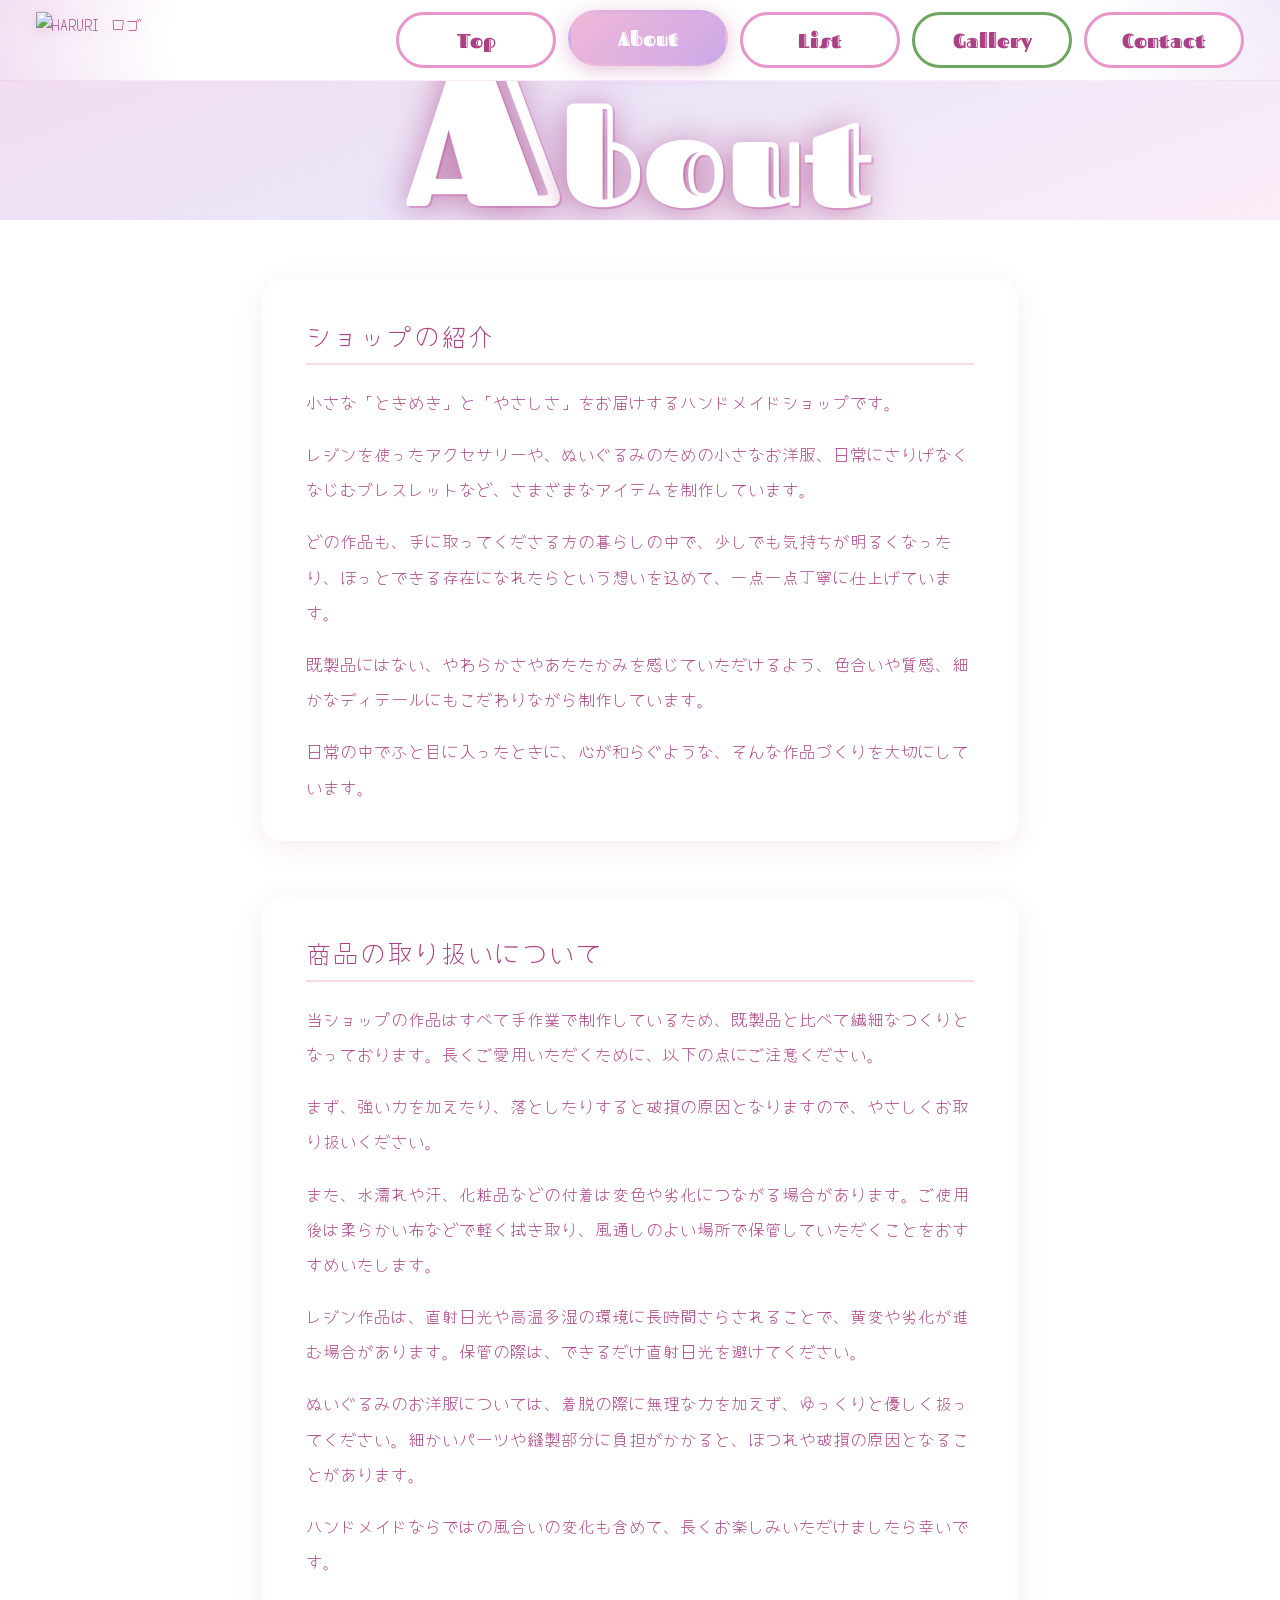
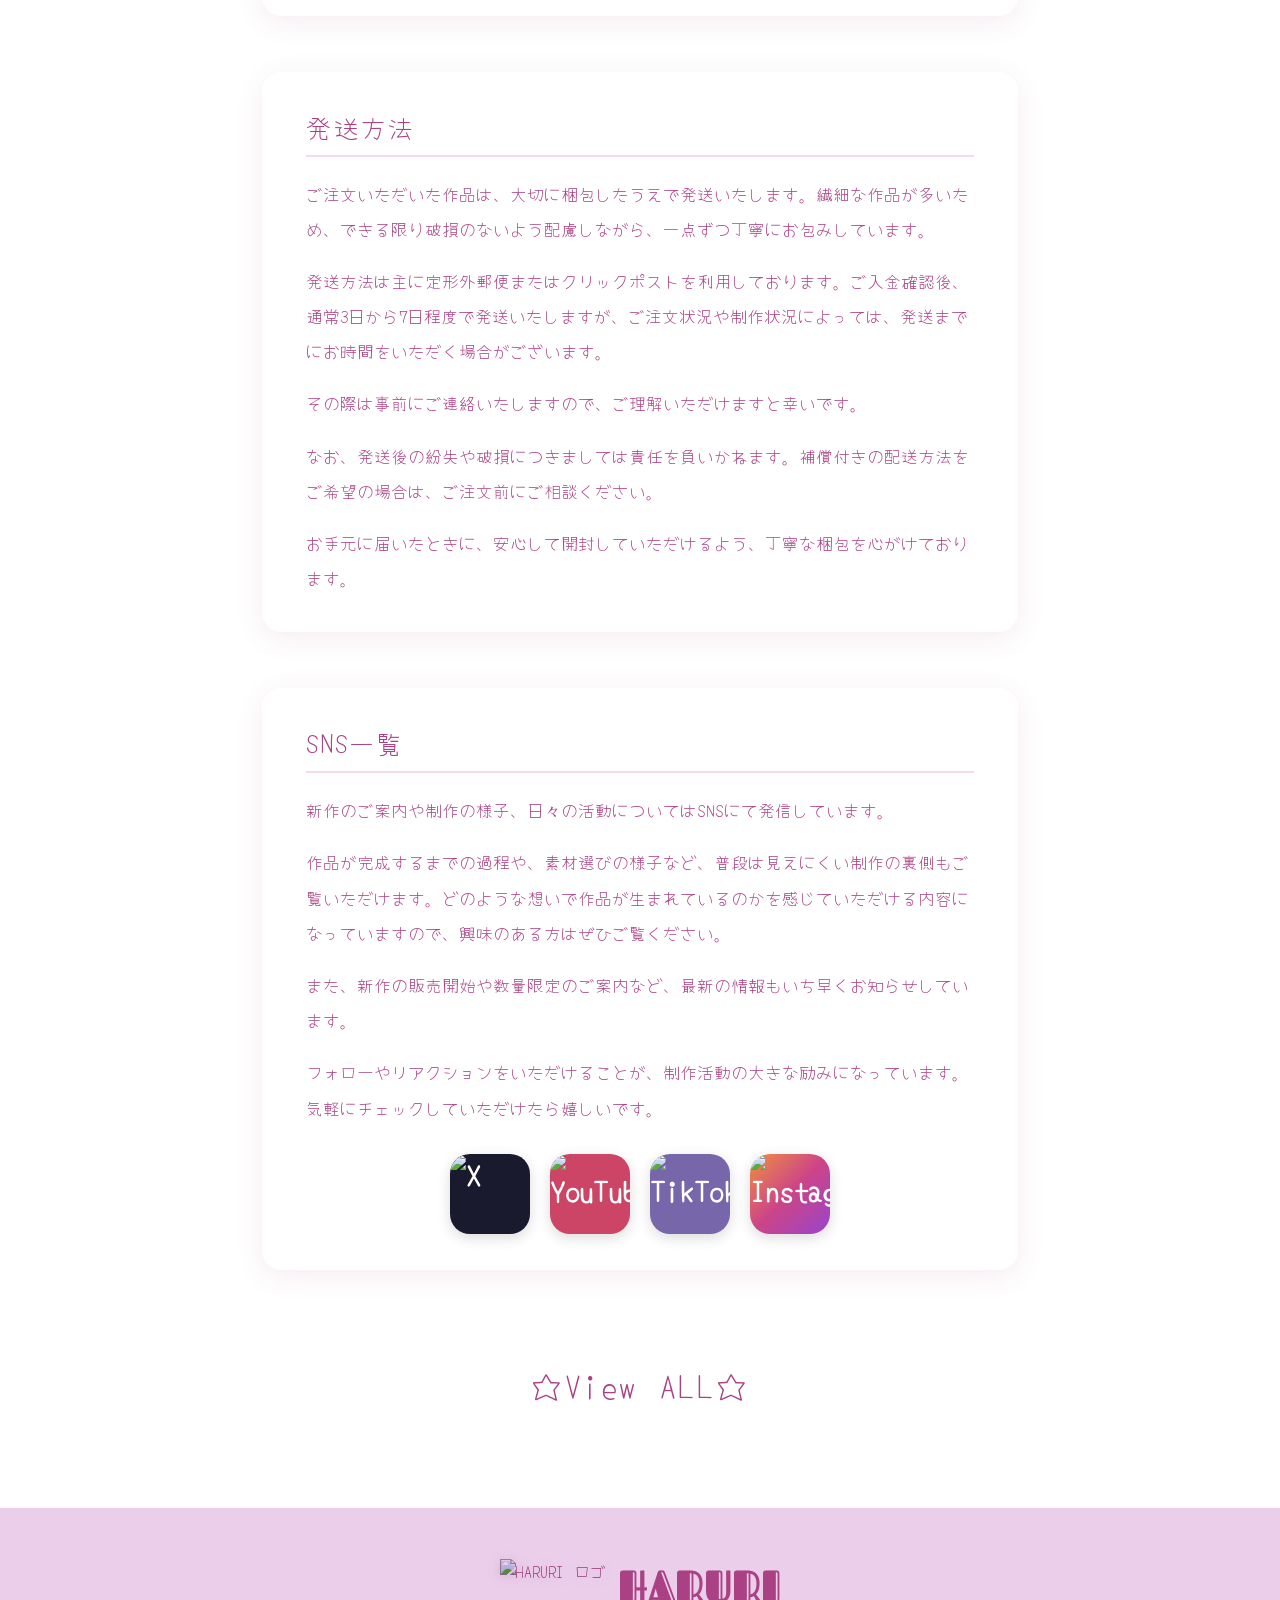
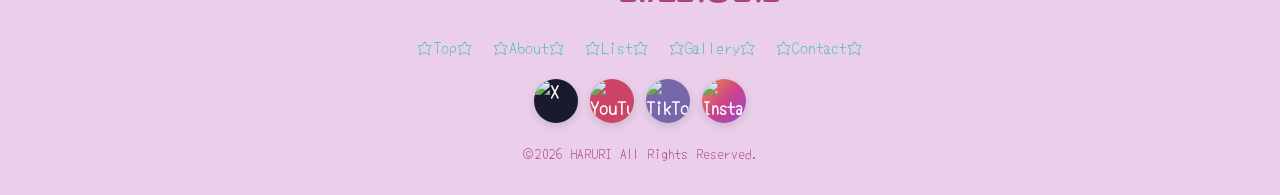
==== about.html @ 13f4150a "Add files via upload" ====
<!DOCTYPE html>
<html lang="ja">
<head>
  <meta charset="UTF-8" />
  <meta name="viewport" content="width=device-width, initial-scale=1.0" />
  <title>About - HARURI</title>
  <link rel="preconnect" href="https://fonts.googleapis.com" />
  <link rel="preconnect" href="https://fonts.gstatic.com" crossorigin />
  <link href="https://fonts.googleapis.com/css2?family=Fascinate+Inline&family=Yomogi&display=swap" rel="stylesheet" />
  <link rel="stylesheet" href="style.css" />
</head>
<body>

  <header class="site-header">
    <div class="header-inner">
      <a href="index.html" class="logo-link">
        <img src="./image/rogo.png" alt="HARURI ロゴ" class="logo-img" />
      </a>
      <nav class="global-nav">
        <a href="index.html"   class="nav-btn">Top</a>
        <a href="about.html"   class="nav-btn active">About</a>
        <a href="list.html"    class="nav-btn">List</a>
        <a href="gallery.html" class="nav-btn">Gallery</a>
        <a href="contact.html" class="nav-btn">Contact</a>
      </nav>
      <button class="hamburger" id="hamburger" aria-label="メニュー">
        <span></span><span></span><span></span>
      </button>
    </div>
    <div class="mobile-nav" id="mobileNav">
      <a href="index.html"   class="nav-btn">Top</a>
      <a href="about.html"   class="nav-btn active">About</a>
      <a href="list.html"    class="nav-btn">List</a>
      <a href="gallery.html" class="nav-btn">Gallery</a>
      <a href="contact.html" class="nav-btn">Contact</a>
    </div>
  </header>

  <section class="page-hero">
   <div class="gallery-hero-inner">
      <h1 class="gallery-big-title">
        <span class="gallery-title-cap">A</span>bout
      </h1>
    </div>
  </section>

  <main class="about-main">

    <section class="about-section fade-in">
      <h2 class="about-heading">ショップの紹介</h2>
      <div class="about-body">
        <p>小さな「ときめき」と「やさしさ」をお届けするハンドメイドショップです。</p>
        <p>レジンを使ったアクセサリーや、ぬいぐるみのための小さなお洋服、日常にさりげなくなじむブレスレットなど、さまざまなアイテムを制作しています。</p>
        <p>どの作品も、手に取ってくださる方の暮らしの中で、少しでも気持ちが明るくなったり、ほっとできる存在になれたらという想いを込めて、一点一点丁寧に仕上げています。</p>
        <p>既製品にはない、やわらかさやあたたかみを感じていただけるよう、色合いや質感、細かなディテールにもこだわりながら制作しています。</p>
        <p>日常の中でふと目に入ったときに、心が和らぐような、そんな作品づくりを大切にしています。</p>
      </div>
    </section>

    <section class="about-section fade-in" style="--delay:0.1s">
      <h2 class="about-heading">商品の取り扱いについて</h2>
      <div class="about-body">
        <p>当ショップの作品はすべて手作業で制作しているため、既製品と比べて繊細なつくりとなっております。長くご愛用いただくために、以下の点にご注意ください。</p>
        <p>まず、強い力を加えたり、落としたりすると破損の原因となりますので、やさしくお取り扱いください。</p>
        <p>また、水濡れや汗、化粧品などの付着は変色や劣化につながる場合があります。ご使用後は柔らかい布などで軽く拭き取り、風通しのよい場所で保管していただくことをおすすめいたします。</p>
        <p>レジン作品は、直射日光や高温多湿の環境に長時間さらされることで、黄変や劣化が進む場合があります。保管の際は、できるだけ直射日光を避けてください。</p>
        <p>ぬいぐるみのお洋服については、着脱の際に無理な力を加えず、ゆっくりと優しく扱ってください。細かいパーツや縫製部分に負担がかかると、ほつれや破損の原因となることがあります。</p>
        <p>ハンドメイドならではの風合いの変化も含めて、長くお楽しみいただけましたら幸いです。</p>
      </div>
    </section>

    <section class="about-section fade-in" style="--delay:0.2s">
      <h2 class="about-heading">発送方法</h2>
      <div class="about-body">
        <p>ご注文いただいた作品は、大切に梱包したうえで発送いたします。繊細な作品が多いため、できる限り破損のないよう配慮しながら、一点ずつ丁寧にお包みしています。</p>
        <p>発送方法は主に定形外郵便またはクリックポストを利用しております。ご入金確認後、通常3日から7日程度で発送いたしますが、ご注文状況や制作状況によっては、発送までにお時間をいただく場合がございます。</p>
        <p>その際は事前にご連絡いたしますので、ご理解いただけますと幸いです。</p>
        <p>なお、発送後の紛失や破損につきましては責任を負いかねます。補償付きの配送方法をご希望の場合は、ご注文前にご相談ください。</p>
        <p>お手元に届いたときに、安心して開封していただけるよう、丁寧な梱包を心がけております。</p>
      </div>
    </section>

    <section class="about-section fade-in" style="--delay:0.3s">
      <h2 class="about-heading">SNS一覧</h2>
      <div class="about-body">
        <p>新作のご案内や制作の様子、日々の活動についてはSNSにて発信しています。</p>
        <p>作品が完成するまでの過程や、素材選びの様子など、普段は見えにくい制作の裏側もご覧いただけます。どのような想いで作品が生まれているのかを感じていただける内容になっていますので、興味のある方はぜひご覧ください。</p>
        <p>また、新作の販売開始や数量限定のご案内など、最新の情報もいち早くお知らせしています。</p>
        <p>フォローやリアクションをいただけることが、制作活動の大きな励みになっています。気軽にチェックしていただけたら嬉しいです。</p>
      </div>
      <div class="about-sns">
        <a href="#" class="about-sns-btn about-sns-x"  aria-label="X"><img src="./image/Xアイコン.png" alt="X"></a>
        <a href="#" class="about-sns-btn about-sns-yt" aria-label="YouTube"><img src="./image/YouTubeアイコン.png" alt="YouTube"></a>
        <a href="#" class="about-sns-btn about-sns-tt" aria-label="TikTok"><img src="./image/ティックトックアイコン.png" alt="TikTok"></a>
        <a href="#" class="about-sns-btn about-sns-ig" aria-label="Instagram"><img src="./image/Instagramアイコン.png" alt="Instagram"></a>
      </div>
    </section>

    <div class="about-viewall fade-in" style="--delay:0.4s">
      <a href="gallery.html" class="viewall-link">☆View ALL☆</a>
    </div>

  </main>

  <footer class="site-footer">
    <div class="footer-inner">
      <div class="footer-logo-wrap">
        <img src="./image/rogo.png" alt="HARURI ロゴ" class="logo-img logo-img--footer" />
        <span class="footer-brand">HARURI</span>
      </div>
      <nav class="footer-nav">
        <a href="index.html">☆Top☆</a>
        <a href="about.html">☆About☆</a>
        <a href="list.html">☆List☆</a>
        <a href="gallery.html">☆Gallery☆</a>
        <a href="contact.html">☆Contact☆</a>
      </nav>
      <div class="footer-sns">
        <a href="#" class="sns-btn sns-x"  aria-label="X"><img src="./image/Xアイコン.png" alt="X"></a>
        <a href="#" class="sns-btn sns-yt" aria-label="YouTube"><img src="./image/YouTubeアイコン.png" alt="YouTube"></a>
        <a href="#" class="sns-btn sns-tt" aria-label="TikTok"><img src="./image/ティックトックアイコン.png" alt="TikTok"></a>
        <a href="#" class="sns-btn sns-ig" aria-label="Instagram"><img src="./image/Instagramアイコン.png" alt="Instagram"></a>
      </div>
      <p class="footer-copy">©2026 HARURI All Rights Reserved.</p>
    </div>
  </footer>

  <div class="petals-container" id="petalsContainer"></div>
  <script src="script.js"></script>
</body>
</html>
---- style.css ----
/* HARURI - Main Stylesheet */

@import url('https://fonts.googleapis.com/css2?family=Fascinate+Inline&family=Yomogi&display=swap');

:root {
  --pink:        #AA4184;
  --border-pink: #E696C9;
  --border-green:#6DA75F;
  --teal:        #46BEB8;
  --bg-radial-white: radial-gradient(52.15% 339.31% at 50% 50%, #FFFFFF 70.19%, rgba(255,255,255,0) 100%);
  --bg-radial-pink:  radial-gradient(52.15% 339.31% at 50% 50%, #E5C1E5 70.19%, rgba(255,255,255,0) 100%);
  --font-en: 'Fascinate Inline', cursive;
  --font-jp: 'Yomogi', cursive;
  --radius-pill: 258px;
  --radius-img:  54px;
  --shadow-text: 0px 8px 0px rgba(255,253,253,0.95), 5px 5px 0px rgba(0,0,0,0.25);
  --transition:  0.3s cubic-bezier(0.4,0,0.2,1);
}

*, *::before, *::after { box-sizing: border-box; margin: 0; padding: 0; }
html { scroll-behavior: smooth; }
body {
  font-family: var(--font-jp);
  color: var(--pink);
  overflow-x: hidden;
  background: url('./image/background.jpg') center center / cover fixed;
}
a { text-decoration: none; color: inherit; }

/* Fade-in */
.fade-in {
  opacity: 0; transform: translateY(22px);
  transition: opacity 0.65s cubic-bezier(0.4,0,0.2,1), transform 0.65s cubic-bezier(0.4,0,0.2,1);
  transition-delay: var(--delay, 0s);
}
.fade-in.visible { opacity: 1; transform: translateY(0); }
@keyframes fadeInUp { to { opacity: 1; transform: translateY(0); } } to { opacity: 1; transform: translateY(0); } }

/* HEADER */
.site-header {
  position: sticky; top: 0; z-index: 200;
  background: var(--bg-radial-white);
  backdrop-filter: blur(12px);
  border-bottom: 1px solid rgba(230,150,201,0.18);
}
.header-inner {
  max-width: 1440px; margin: 0 auto;
  padding: 0 36px; height: 80px;
  display: flex; align-items: center;
}
.logo-link { flex-shrink: 0; margin-right: 24px; display: flex; align-items: center; }
.logo-img {
  height: 56px; width: auto; display: block;
  mix-blend-mode: multiply;
  filter: drop-shadow(0 2px 6px rgba(170,65,132,0.2));
  transition: var(--transition);
}
.logo-img:hover { transform: scale(1.06); }
.logo-img--footer { height: 52px; width: auto; }
.footer-logo-wrap { display: flex; align-items: center; gap: 12px; }

.global-nav { display: flex; gap: 12px; margin-left: auto; align-items: center; }
.nav-btn {
  display: inline-flex; align-items: center; justify-content: center;
  padding: 10px 20px; height: 56px; min-width: 160px;
  border-radius: var(--radius-pill);
  background: #FFFFFF;
  font-family: var(--font-en); font-weight: 900; font-size: 1.25rem;
  color: var(--pink); cursor: pointer;
  transition: var(--transition); white-space: nowrap;
  border: 3px solid var(--border-pink);
}
.nav-btn:nth-child(2), .nav-btn:nth-child(4) { border-color: var(--border-green); }
.nav-btn:hover, .nav-btn.active {
  background: linear-gradient(135deg, #f0b8d8, #cca8e8);
  color: white; border-color: transparent;
  box-shadow: 0 4px 20px rgba(170,65,132,0.3);
  transform: translateY(-2px);
}

.hamburger { display: none; flex-direction: column; gap: 6px; background: none; border: none; cursor: pointer; padding: 8px; margin-left: auto; }
.hamburger span { display: block; width: 28px; height: 3px; background: var(--pink); border-radius: 2px; transition: var(--transition); }
.hamburger.open span:nth-child(1) { transform: translateY(9px) rotate(45deg); }
.hamburger.open span:nth-child(2) { opacity: 0; }
.hamburger.open span:nth-child(3) { transform: translateY(-9px) rotate(-45deg); }
.mobile-nav { display: none; flex-direction: column; gap: 10px; padding: 16px 24px 20px; background: rgba(255,255,255,0.97); border-top: 1px solid rgba(230,150,201,0.2); }
.mobile-nav .nav-btn { min-width: auto; width: 100%; height: 52px; font-size: 1.1rem; }
.mobile-nav.open { display: flex; }

/* HERO SLIDER */
.hero { position: relative; padding: 0; overflow: hidden; }

.slider-outer {
  position: relative;
  width: 100%;
  height: 85vh;
  min-height: 500px;
  max-height: 800px;
  overflow: hidden;
  animation: fadeInUp 0.85s 0.1s cubic-bezier(0.4,0,0.2,1) both;
}

/* slides width x5 */
.hero-slides-inner {
  display: flex;
  width: 500%;      /* slides x 100% */
  height: 100%;
  transition: transform 0.7s cubic-bezier(0.4,0,0.2,1);
  will-change: transform;
}

/* each card 20% */
.hero-slide-card {
  flex-shrink: 0;
  width: 20%;       /* 500% / 5 slides */
  height: 100%;
  position: relative;
  overflow: hidden;
}

.slide-img-block {
  position: absolute; inset: 0; overflow: hidden;
}
.slide-img-block img {
  width: 100%; height: 100%; object-fit: cover; display: block;
}
.s-img1 { background: linear-gradient(160deg, #e8c0d8, #d4b0d0, #c8c0e8); }
.s-img2 { background: linear-gradient(160deg, #c8d0e8, #d0c8e8, #e0c0d8); }
.s-img3 { background: linear-gradient(160deg, #d0d8a8, #c8d098, #b8c888); }
.s-img4 { background: linear-gradient(160deg, #f0c8d8, #e8b8d0, #d8a8c8); }
.s-img5 { background: linear-gradient(160deg, #c0c8e8, #b8c0e0, #a8b0d8); }

/* card overlay */
.hero-slide-card::after {
  content: ''; position: absolute; inset: 0;
  background: linear-gradient(160deg, rgba(255,230,245,0.45) 0%, rgba(220,200,240,0.25) 40%, rgba(0,0,0,0) 70%);
  pointer-events: none; z-index: 1;
}

/* overlay text */
.hero-overlay-content {
  position: absolute; top: 50%; left: 8%;
  transform: translateY(-50%);
  z-index: 10; text-align: left;
  animation: fadeInUp 0.9s 0.3s cubic-bezier(0.4,0,0.2,1) both;
}
.hero-title { margin-bottom: 20px; }
.title-haruri {
  font-family: var(--font-en); font-weight: 900;
  font-size: clamp(3.5rem, 8vw, 8rem);
  color: var(--pink); display: inline-block;
  border: 2px solid rgba(255,255,255,0.7);
  padding: 0 20px 6px; border-radius: 10px;
  transform: rotate(-0.43deg);
  text-shadow: 2px 2px 0 rgba(255,255,255,0.6), 0 4px 20px rgba(170,65,132,0.2);
  background: rgba(255,255,255,0.18); backdrop-filter: blur(2px);
}
.hero-poem-area { display: flex; flex-direction: column; align-items: flex-start; gap: 10px; }
.poem-tag {
  background: rgba(255,255,255,0.88); border-radius: 12px;
  padding: 5px 22px 10px 18px; font-family: var(--font-jp);
  font-size: clamp(1rem, 2.5vw, 1.8rem); color: var(--pink);
  box-shadow: 0 2px 14px rgba(170,65,132,0.15); display: inline-block;
  backdrop-filter: blur(4px);
}

.slider-btn {
  position: absolute; top: 50%; transform: translateY(-50%);
  background: rgba(255,255,255,0.82); border: none; border-radius: 50%;
  width: 52px; height: 52px; cursor: pointer;
  font-size: 1.2rem; color: var(--pink);
  display: flex; align-items: center; justify-content: center;
  z-index: 20; box-shadow: 0 3px 14px rgba(0,0,0,0.13);
  transition: var(--transition);
}
.slider-btn:hover { background: white; transform: translateY(-50%) scale(1.08); }
.slider-prev { left: 16px; }
.slider-next { right: 16px; }

.slider-dots { display: flex; justify-content: center; gap: 8px; padding: 14px 0 6px; }
.dot { width: 8px; height: 8px; border-radius: 50%; background: rgba(170,65,132,0.28); cursor: pointer; transition: var(--transition); }
.dot.active { background: var(--pink); transform: scale(1.32); }

/* COPY SECTION */
.copy-section {
  padding: 80px 40px;
  background: rgba(255,248,255,0.75);
  position: relative; overflow: hidden;
}
.copy-grid { max-width: 1100px; margin: 0 auto; display: flex; flex-direction: column; gap: 80px; }
.copy-block { display: grid; grid-template-columns: 1fr 1fr; align-items: center; gap: 56px; }
.copy-block.reverse { direction: rtl; }
.copy-block.reverse > * { direction: ltr; }
.copy-img-wrap { position: relative; }
.copy-img {
  width: 100%; aspect-ratio: 1; border-radius: 50%;
  overflow: hidden; box-shadow: 0 12px 40px rgba(170,65,132,0.2);
  position: relative;
}
.copy-img img { position: absolute; inset: 0; width: 100%; height: 100%; object-fit: cover; display: block; }
.img-resin   { background: linear-gradient(135deg, #f0c0d8, #e0b0d4, #d0c0e8); }
.img-nuifuku { background: linear-gradient(135deg, #c8d0e8, #d0c8e8, #e0c0d8); }
.img-charm   { background: linear-gradient(135deg, #d8d0a8, #c8c0a0, #e0c8b0); }
.copy-poem-bg { background: var(--bg-radial-white); border-radius: 16px; padding: 28px 36px; }
.copy-text { font-family: var(--font-jp); font-size: clamp(1rem, 1.7vw, 1.3rem); line-height: 1.9; color: var(--pink); }
.copy-text p { margin-bottom: 0.4em; }
.copy-text p:last-child { margin-bottom: 0; }

/* MEDIA SECTION */
.media-section {
  padding: 0 0 60px;
  background: rgba(248,238,255,0.70);
  position: relative; overflow: hidden;
}
.media-deco {
  position: absolute; top: -20px; right: -20px;
  width: 280px; pointer-events: none; z-index: 2;
  opacity: 0.55; mix-blend-mode: multiply;
}
.media-deco-img { width: 100%; height: auto; display: block; }
.media-row {
  display: flex; align-items: center;
  max-width: 900px; margin: 0 auto;
  padding: 32px 40px; gap: 32px;
  cursor: pointer; text-decoration: none; transition: var(--transition);
}
.media-row:hover { transform: translateX(4px); }
.media-row--reverse { flex-direction: row-reverse; }
.media-row--reverse:hover { transform: translateX(-4px); }
.media-row-thumb {
  flex-shrink: 0; position: relative;
  width: 380px; height: 214px;
  border-radius: 16px; overflow: hidden;
  box-shadow: 0 8px 32px rgba(170,65,132,0.18);
}
.media-row-photo { position: absolute; inset: 0; width: 100%; height: 100%; object-fit: cover; display: block; z-index: 1; }
.media-row-bg { position: absolute; inset: 0; z-index: 0; }
.yt-thumb { background: linear-gradient(135deg, #d0c0e0, #c8b8d8, #b8c0d8); }
.tk-thumb { background: linear-gradient(135deg, #b8c8e0, #c0b8d8, #d0b8cc); }
.media-play-btn {
  position: absolute; top: 50%; left: 50%;
  transform: translate(-50%, -50%); z-index: 5;
  width: 56px; height: 56px; border-radius: 50%;
  background: rgba(255,255,255,0.88);
  display: flex; align-items: center; justify-content: center;
  font-size: 1.3rem; color: var(--pink);
  box-shadow: 0 4px 16px rgba(170,65,132,0.25); transition: var(--transition);
}
.media-row:hover .media-play-btn { background: white; transform: translate(-50%, -50%) scale(1.12); }
.media-row-label {
  flex: 1; font-family: var(--font-jp);
  font-size: clamp(1.6rem, 3vw, 2.8rem);
  color: var(--pink); font-weight: 400;
  text-shadow: var(--shadow-text); line-height: 1.4;
}

/* EVENT */
.event {
  max-width: 700px;
  margin: 0 auto 20px;
  padding: 28px 40px;
  background: rgba(255,192,203,0.55);
  backdrop-filter: blur(8px);
  border-radius: 16px;
}
.event-title {
  text-align: center; font-family: var(--font-jp);
  font-size: 1.1rem; letter-spacing: 3px;
  margin-bottom: 18px; color: var(--pink);
  text-shadow: var(--shadow-text);
}
.event-list { list-style: none; padding: 0; margin: 0; }
.event-list li {
  display: flex; gap: 30px;
  padding: 12px 0;
  border-bottom: 1px dashed rgba(170,65,132,0.3);
  color: var(--pink); font-family: var(--font-jp); font-size: 1rem;
}
.event-list li:last-child { border-bottom: none; }
.date { width: 130px; flex-shrink: 0; }
.text { flex: 1; }

/* GALLERY */
.gallery-section { padding: 56px 0 80px; background: rgba(255,248,255,0.75); }
.section-header { background: var(--bg-radial-white); text-align: center; padding: 8px 0; margin-bottom: 40px; }
.section-title { font-family: var(--font-jp); font-size: clamp(1.6rem, 3.5vw, 2.8rem); color: var(--pink); font-weight: 400; letter-spacing: 0.06em; }
.gallery-outer { overflow: hidden; width: 100%; }
.gallery-track {
  display: flex; gap: 16px; padding: 16px 0;
  width: max-content;
  animation: galleryScroll 28s linear infinite;
}
.gallery-track:hover { animation-play-state: paused; }
@keyframes galleryScroll {
  0%   { transform: translateX(0); }
  100% { transform: translateX(-50%); }
}
.gallery-item {
  flex-shrink: 0; position: relative; overflow: hidden;
  cursor: pointer; border-radius: var(--radius-img);
  box-shadow: 0 8px 28px rgba(170,65,132,0.15);
  transition: box-shadow var(--transition), transform var(--transition);
}
.gallery-item:hover { transform: translateY(-6px) scale(1.03); box-shadow: 0 16px 44px rgba(170,65,132,0.28); }

.gallery-item.size-main  { width: 220px; height: 380px; }
.gallery-item.size-large { width: 210px; height: 395px; }
.gallery-item.size-thin  { width: 110px; height: 380px; }
.gallery-item.size-small { width:  75px; height: 380px; }
.gallery-img { position: absolute; inset: 0; overflow: hidden; }
.gallery-img img { width: 100%; height: 100%; object-fit: cover; display: block; }
.g-img1 { background: linear-gradient(160deg, #e8c0d8, #d4b0d0, #c8c0e8); }
.g-img2 { background: linear-gradient(160deg, #c4d4a8, #b8c89c, #a8c090); }
.g-img3 { background: linear-gradient(160deg, #f0c0d0, #e8b0c8, #d8a8c0); }
.g-img4 { background: linear-gradient(160deg, #e8c8a0, #e0c098, #d0b888); }
.g-img5 { background: linear-gradient(160deg, #b8c8e8, #b0c0e0, #a8b8d8); }
.g-img6 { background: linear-gradient(160deg, #f0d0e0, #e8c8d8, #d8b8c8); }

/* CONTACT PAGE */
.contact-hero {
  position: relative; height: 280px;
  background: rgba(255,245,252,0.2);
  display: flex; align-items: center; justify-content: flex-start;
  overflow: hidden; padding-left: 12%;
}
.contact-title {
  font-family: var(--font-en); font-weight: 900;
  font-size: clamp(3rem, 7vw, 6rem);
  color: var(--pink); position: relative; z-index: 2;
  animation: fadeInUp 0.8s cubic-bezier(0.4,0,0.2,1) both;
  text-shadow: 3px 3px 0 rgba(255,255,255,0.5);
}
.contact-form-section { padding: 60px 40px 80px; background: rgba(255,248,255,0.75); position: relative; }
.contact-form-wrap { max-width: 720px; margin: 0 auto; }
.form-card {
  background: rgba(255,255,255,0.78); backdrop-filter: blur(16px);
  border-radius: 24px; padding: 48px 52px 40px;
  box-shadow: 0 12px 52px rgba(170,65,132,0.13);
  border: 1.5px solid rgba(255,255,255,0.85);
}
.form-group { margin-bottom: 26px; }
.form-label { display: block; font-family: var(--font-jp); font-size: 1rem; color: var(--pink); margin-bottom: 8px; }
.form-input, .form-textarea {
  display: block; border: 2px solid rgba(230,150,201,0.52); border-radius: 10px;
  padding: 10px 16px; font-family: var(--font-jp); font-size: 1rem;
  color: var(--pink); background: rgba(255,255,255,0.88);
  transition: var(--transition); outline: none; width: 65%;
}
.form-input--wide { width: 86%; }
.form-input--mid  { width: 58%; }
.form-textarea { width: 100%; resize: vertical; min-height: 170px; line-height: 1.72; border-radius: 12px; }
.form-input:focus, .form-textarea:focus { border-color: var(--border-pink); background: white; box-shadow: 0 0 0 3px rgba(230,150,201,0.2); }
.form-buttons { display: flex; gap: 16px; justify-content: center; margin-top: 12px; }
.btn-clear, .btn-send { padding: 12px 40px; border-radius: var(--radius-pill); font-family: var(--font-jp); font-size: 1rem; cursor: pointer; transition: var(--transition); letter-spacing: 0.08em; }
.btn-clear { background: white; border: 2px solid var(--border-pink); color: var(--pink); }
.btn-clear:hover { background: #fde8f4; transform: translateY(-2px); }
.btn-send { background: linear-gradient(135deg, #d090bc, #b890d0); border: none; color: white; box-shadow: 0 5px 20px rgba(170,65,132,0.32); }
.btn-send:hover { background: linear-gradient(135deg, #c080ac, #a880c0); transform: translateY(-2px); }

.order-banner { margin: 0 40px 60px; border-radius: 12px; overflow: hidden; cursor: pointer; transition: var(--transition); box-shadow: 0 6px 28px rgba(170,65,132,0.16); }
.order-banner:hover { transform: translateY(-3px); }
.banner-inner { background: linear-gradient(135deg, rgba(240,210,232,0.9), rgba(220,202,248,0.88)); padding: 28px 36px; display: flex; align-items: center; gap: 20px; }
.banner-img-strip { font-size: 1.6rem; letter-spacing: 0.3em; flex-shrink: 0; padding: 8px; background: rgba(255,255,255,0.52); border-radius: 8px; }
.banner-text { flex: 1; font-family: var(--font-jp); font-size: clamp(1rem, 2.2vw, 1.4rem); color: var(--pink); text-align: center; text-shadow: var(--shadow-text); }
.banner-arrow { font-size: 1.4rem; color: var(--border-pink); flex-shrink: 0; }

.toast {
  position: fixed; bottom: 40px; left: 50%;
  transform: translateX(-50%) translateY(100px);
  background: linear-gradient(135deg, #d090bc, #b090d0);
  color: white; font-family: var(--font-jp); font-size: 1rem;
  padding: 14px 36px; border-radius: var(--radius-pill);
  box-shadow: 0 8px 30px rgba(170,65,132,0.32);
  z-index: 9999; pointer-events: none; opacity: 0;
  transition: transform 0.4s cubic-bezier(0.4,0,0.2,1), opacity 0.4s;
}
.toast.show { opacity: 1; transform: translateX(-50%) translateY(0); }

/* FOOTER */
.site-footer { background: rgba(229,193,229,0.78); backdrop-filter: blur(6px); padding: 48px 40px 32px; }
.footer-inner { max-width: 1100px; margin: 0 auto; display: flex; flex-direction: column; align-items: center; gap: 20px; }
.footer-brand { font-family: var(--font-en); font-weight: 900; font-size: clamp(1.8rem, 3.5vw, 2.8rem); color: var(--pink); }
.footer-nav { display: flex; flex-wrap: wrap; gap: 20px; justify-content: center; }
.footer-nav a { font-family: var(--font-jp); font-size: clamp(0.85rem, 1.6vw, 1rem); color: var(--teal); transition: var(--transition); }
.footer-nav a:hover { opacity: 0.72; }
.footer-sns { display: flex; gap: 12px; }
.sns-btn {
  width: 44px; height: 44px; border-radius: 50%;
  display: flex; align-items: center; justify-content: center;
  overflow: hidden; padding: 0; flex-shrink: 0;
  transition: var(--transition); box-shadow: 0 3px 10px rgba(0,0,0,0.13);
  font-size: 1.1rem; color: white; font-weight: 900;
}
.sns-btn img { width: 44px; height: 44px; object-fit: cover; display: block; border-radius: 50%; }
.sns-btn:hover { transform: translateY(-3px); box-shadow: 0 6px 16px rgba(0,0,0,0.2); }
.sns-x  { background: #1a1a2e; }
.sns-yt { background: #cc4466; }
.sns-tt { background: #7766aa; }
.sns-ig { background: linear-gradient(135deg, #f09040, #cc4488, #9944cc); }
.footer-copy { font-family: var(--font-jp); font-size: 0.85rem; color: var(--pink); }

/* MODALS */
.modal-overlay {
  position: fixed; inset: 0; background: rgba(120,58,112,0.44); backdrop-filter: blur(10px);
  z-index: 1000; display: flex; align-items: center; justify-content: center;
  opacity: 0; pointer-events: none; transition: opacity 0.3s; padding: 24px;
}
.modal-overlay.open { opacity: 1; pointer-events: all; }
.modal-box {
  background: white; border-radius: 24px; padding: 40px; max-width: 560px; width: 100%;
  position: relative; box-shadow: 0 28px 80px rgba(120,55,112,0.24);
  transform: scale(0.9) translateY(22px);
  transition: transform 0.35s cubic-bezier(0.4,0,0.2,1);
}
.modal-overlay.open .modal-box { transform: scale(1) translateY(0); }
.modal-close {
  position: absolute; top: 14px; right: 14px;
  background: #fde8f4; border: none; border-radius: 50%;
  width: 34px; height: 34px; cursor: pointer;
  font-size: 1rem; color: var(--pink);
  display: flex; align-items: center; justify-content: center;
  transition: var(--transition);
}
.modal-close:hover { background: var(--border-pink); color: white; }
.modal-content { font-family: var(--font-jp); line-height: 1.85; color: var(--pink); }
.modal-content h3 { font-size: 1.3rem; font-weight: 400; margin-bottom: 12px; }
.modal-thumb { width: 100%; height: 180px; border-radius: 12px; margin-bottom: 16px; display: flex; align-items: center; justify-content: center; font-size: 3rem; color: white; }
.modal-thumb.yt { background: linear-gradient(135deg, #d0c0e0, #c0b0d8); }
.modal-thumb.tk { background: linear-gradient(135deg, #b0c0d8, #c0b8e0); }
.modal-link { display: inline-block; margin-top: 12px; color: var(--pink); text-decoration: underline; text-underline-offset: 3px; }
.modal-box--gallery { max-width: 480px; text-align: center; }
.gallery-modal-img { width: 100%; aspect-ratio: 1; border-radius: 14px; overflow: hidden; margin-bottom: 16px; position: relative; }
.gallery-modal-img img { position: absolute; inset: 0; width: 100%; height: 100%; object-fit: cover; }
.gallery-modal-label { font-family: var(--font-jp); font-size: 1.05rem; color: var(--pink); margin-bottom: 16px; }
.gallery-modal-nav { display: flex; justify-content: center; gap: 16px; }
.gallery-modal-nav button { background: #fde8f4; border: none; border-radius: 50%; width: 40px; height: 40px; cursor: pointer; font-size: 1rem; color: var(--pink); transition: var(--transition); }
.gallery-modal-nav button:hover { background: var(--border-pink); color: white; }

/* Petals */
.petals-container { position: fixed; inset: 0; pointer-events: none; z-index: 1; overflow: hidden; }
.petal { position: absolute; top: -30px; border-radius: 50% 0 50% 0; animation: petalFall linear infinite; }
@keyframes petalFall {
  0%   { transform: translateY(0) rotate(0deg) translateX(0); opacity: 0.75; }
  70%  { opacity: 0.48; }
  100% { transform: translateY(110vh) rotate(700deg) translateX(48px); opacity: 0; }
}
@keyframes shake {
  0%,100% { transform: translateX(0) translateY(-2px); }
  20%      { transform: translateX(-7px) translateY(-2px); }
  40%      { transform: translateX(7px) translateY(-2px); }
  60%      { transform: translateX(-4px) translateY(-2px); }
  80%      { transform: translateX(4px) translateY(-2px); }
}

/* PAGE HERO */
.page-hero {
  position: relative; height: 220px;
  display: flex; align-items: center; justify-content: center;
  overflow: hidden; background: rgba(255,245,252,0.18);
}
.page-hero::before {
  content: ''; position: absolute; inset: 0;
  background: linear-gradient(160deg, rgba(230,185,225,0.5) 0%, rgba(200,185,235,0.35) 50%, rgba(240,200,230,0.3) 100%);
  pointer-events: none;
}
.page-hero-content { position: relative; z-index: 2; text-align: center; }
.page-title {
  font-family: var(--font-en); font-weight: 900;
  font-size: clamp(3.5rem, 8vw, 6rem); color: var(--pink);
  text-shadow: 3px 3px 0 rgba(255,255,255,0.6);
  animation: fadeInUp 0.8s cubic-bezier(0.4,0,0.2,1) both; display: inline-block;
}
.page-title-cap { font-size: 1.4em; line-height: 0.8; display: inline-block; vertical-align: bottom; }

/* ABOUT */
.about-main { max-width: 820px; margin: 0 auto; padding: 60px 32px 80px; }
.about-section {
  margin-bottom: 56px; background: rgba(255,255,255,0.72);
  backdrop-filter: blur(10px); border-radius: 20px; padding: 36px 44px;
  box-shadow: 0 6px 28px rgba(170,65,132,0.1);
}
.about-heading {
  font-family: var(--font-jp); font-size: clamp(1.2rem, 2.5vw, 1.6rem);
  font-weight: 400; color: var(--pink); margin-bottom: 20px;
  padding-bottom: 10px; border-bottom: 2px solid rgba(230,150,201,0.35); letter-spacing: 0.04em;
}
.about-body { font-family: var(--font-jp); font-size: clamp(0.9rem, 1.6vw, 1.05rem); line-height: 2.1; color: var(--pink); }
.about-body p { margin-bottom: 1em; }
.about-body p:last-child { margin-bottom: 0; }
.about-sns { display: flex; gap: 20px; margin-top: 28px; flex-wrap: wrap; justify-content: center; }
.about-sns-btn {
  width: 80px; height: 80px; border-radius: 20px;
  display: flex; align-items: center; justify-content: center;
  font-size: 1.8rem; color: white; font-weight: 900;
  transition: var(--transition); box-shadow: 0 4px 14px rgba(0,0,0,0.14);
  overflow: hidden; padding: 0;
}
.about-sns-btn img { width: 80px; height: 80px; object-fit: cover; display: block; border-radius: 20px; }
.about-sns-btn:hover { transform: translateY(-4px); }
.about-sns-x  { background: #1a1a2e; }
.about-sns-yt { background: #cc4466; }
.about-sns-tt { background: #7766aa; }
.about-sns-ig { background: linear-gradient(135deg, #f09040, #cc4488, #9944cc); }
.about-viewall { text-align: center; padding: 24px 0 8px; }
.viewall-link {
  font-family: var(--font-jp); font-size: clamp(1.4rem, 3vw, 2rem);
  color: var(--pink); font-weight: 400; letter-spacing: 0.08em;
  display: inline-block; padding: 12px 40px;
  background: var(--bg-radial-white); border-radius: 50px; transition: var(--transition);
}
.viewall-link:hover { background: rgba(255,255,255,0.9); transform: translateY(-2px); box-shadow: 0 4px 16px rgba(170,65,132,0.18); }

/* LIST */
.page-hero--list { height: 280px; }
.list-main { padding: 0 0 80px; }
.list-tabs {
  display: flex; flex-wrap: wrap; gap: 0;
  max-width: 1100px; margin: 0 auto; padding: 24px 32px 0;
  border-bottom: 2px solid rgba(230,150,201,0.3);
}
.list-tab {
  font-family: var(--font-jp); font-size: 0.95rem; color: var(--pink);
  background: rgba(255,255,255,0.6); border: 2px solid rgba(230,150,201,0.4);
  border-bottom: none; border-radius: 10px 10px 0 0;
  padding: 9px 22px; cursor: pointer; transition: var(--transition); margin-right: 4px;
}
.list-tab:hover { background: rgba(255,255,255,0.9); }
.list-tab.active { background: white; border-color: var(--border-pink); font-weight: 700; position: relative; top: 2px; }
.list-grid {
  display: grid; grid-template-columns: repeat(4, 1fr);
  gap: 28px; max-width: 1100px; margin: 36px auto 0; padding: 0 32px;
}
.list-item { cursor: pointer; transition: var(--transition); }
.list-item:hover { transform: translateY(-4px); }
.list-img { width: 100%; aspect-ratio: 1; border-radius: 50%; overflow: hidden; box-shadow: 0 6px 20px rgba(170,65,132,0.15); margin-bottom: 10px; background: rgba(255,255,255,0.5); }
.list-img-inner { width: 100%; height: 100%; position: relative; }
.list-img-inner img { position: absolute; inset: 0; width: 100%; height: 100%; object-fit: cover; display: block; }
.list-name { font-family: var(--font-jp); font-size: 0.88rem; color: var(--pink); margin-bottom: 4px; text-align: center; }
.list-price { font-family: var(--font-jp); font-size: 0.88rem; color: var(--pink); text-align: center; }

/* GALLERY PAGE */
.gallery-main { padding: 40px 0 80px; }
.gallery-feature {
  display: grid; grid-template-columns: 1fr 1fr; gap: 40px;
  align-items: center; max-width: 1100px; margin: 0 auto 56px; padding: 0 40px;
}
.gallery-feature-text { font-family: var(--font-jp); font-size: clamp(0.9rem, 1.6vw, 1.1rem); line-height: 2.2; color: var(--pink); }
.gallery-feature-text p { margin-bottom: 0.3em; }
.gallery-feature-img {
  width: 100%; aspect-ratio: 3/4; border-radius: 16px; overflow: hidden;
  background: linear-gradient(135deg, #e8c0d8, #d0b8d0, #c8c0e8);
  box-shadow: 0 10px 36px rgba(170,65,132,0.18); position: relative;
}
.gallery-feature-img img { position: absolute; inset: 0; width: 100%; height: 100%; object-fit: cover; display: block; }
.gallery-grid-section { max-width: 1100px; margin: 0 auto; padding: 0 40px; }
.gallery-page-grid { display: grid; grid-template-columns: repeat(3, 1fr); gap: 8px; }
.gallery-page-item { cursor: pointer; overflow: hidden; transition: var(--transition); aspect-ratio: 1; position: relative; border-radius: 4px; }
.gallery-page-item:hover { transform: scale(1.02); z-index: 2; }
.gallery-page-img { width: 100%; height: 100%; position: relative; }
.gallery-page-img::after {
  content: '??'; position: absolute; inset: 0;
  background: rgba(170,65,132,0.25); display: flex; align-items: center; justify-content: center;
  font-size: 2rem; opacity: 0; transition: var(--transition);
}
.gallery-page-item:hover .gallery-page-img::after { opacity: 1; }
.gallery-page-img img { width: 100%; height: 100%; object-fit: cover; display: block; }
.gallery-page-item:nth-child(1)  .gallery-page-img { background: linear-gradient(135deg,#e8c0d8,#d0c0e8); }
.gallery-page-item:nth-child(2)  .gallery-page-img { background: linear-gradient(135deg,#c8d0e8,#d0e0c8); }
.gallery-page-item:nth-child(3)  .gallery-page-img { background: linear-gradient(135deg,#f0d0c8,#e8c0d8); }
.gallery-page-item:nth-child(4)  .gallery-page-img { background: linear-gradient(135deg,#d8e0b8,#c8d8a8); }
.gallery-page-item:nth-child(5)  .gallery-page-img { background: linear-gradient(135deg,#c8c0d8,#d8c0e0); }
.gallery-page-item:nth-child(6)  .gallery-page-img { background: linear-gradient(135deg,#b8c8e0,#c0b8e8); }
.gallery-page-item:nth-child(7)  .gallery-page-img { background: linear-gradient(135deg,#e8d0c0,#d8c8b8); }
.gallery-page-item:nth-child(8)  .gallery-page-img { background: linear-gradient(135deg,#f0c8d8,#e0c0d0); }
.gallery-page-item:nth-child(9)  .gallery-page-img { background: linear-gradient(135deg,#d0e0d0,#c0d8c8); }
.gallery-page-item:nth-child(10) .gallery-page-img { background: linear-gradient(135deg,#e0c0e0,#d0b8d8); }
.gallery-page-item:nth-child(11) .gallery-page-img { background: linear-gradient(135deg,#c8e0d8,#b8d8d0); }
.gallery-page-item:nth-child(12) .gallery-page-img { background: linear-gradient(135deg,#e8c8c0,#d8b8b8); }

/* RESPONSIVE gallery */
@media (max-width: 1100px) {
  .global-nav .nav-btn { min-width: 130px; font-size: 1.05rem; height: 50px; }
}
@media (max-width: 768px) {
  .global-nav { display: none; }
  .hamburger  { display: flex; }
  .header-inner { height: 68px; }
  .copy-block { grid-template-columns: 1fr; gap: 24px; }
  .copy-block.reverse { direction: ltr; }
  .copy-img-wrap { max-width: 260px; margin: 0 auto; }
  .media-row { flex-direction: column !important; padding: 20px 16px; gap: 16px; }
  .media-row-thumb { width: 100%; height: 200px; }
  .media-row-label { text-align: center; }
  .media-deco { width: 180px; }
  .event { margin: 0 16px 20px; padding: 20px 24px; }
  .form-card { padding: 24px 18px; }
  .form-input, .form-input--wide, .form-input--mid { width: 100%; }
  .order-banner { margin: 0 16px 40px; }
  .copy-section, .media-section, .gallery-section, .contact-form-section { padding-left: 16px; padding-right: 16px; }
  .gallery-item.size-main { width: 160px; height: 280px; }
  .about-section { padding: 24px 20px; }
  .about-main { padding: 32px 16px 60px; }
  .list-grid { grid-template-columns: repeat(2, 1fr); gap: 18px; padding: 0 16px; }
  .list-tabs { padding: 16px 16px 0; }
  .gallery-feature { grid-template-columns: 1fr; padding: 0 16px; }
  .gallery-grid-section { padding: 0 16px; }
  .gallery-page-grid { grid-template-columns: repeat(2, 1fr); }
  .page-hero { height: 160px; }
}
@media (max-width: 480px) {
  .poem-tag { font-size: 1rem; }
  .hero-overlay-content { left: 5%; }
  .list-grid { grid-template-columns: repeat(2, 1fr); gap: 12px; }
}

/* GALLERY PAGE HERO */

/* gallery hero bg */
.gallery-hero {
  position: relative;
  background: rgba(255,245,252,0.22);
  overflow: hidden;
  padding-bottom: 100px;
}
.gallery-hero::before {
  content: ''; position: absolute; inset: 0;
  background: linear-gradient(160deg,
    rgba(230,185,225,0.42) 0%,
    rgba(200,185,235,0.28) 50%,
    rgba(240,200,230,0.22) 100%);
  pointer-events: none;
}
.gallery-hero-inner {
  max-width: 1200px; margin: 0 auto;
  padding: 0 40px;
  position: relative; z-index: 1;
}

/* Gallery big title */
.gallery-big-title {
  font-family: var(--font-en);
  font-weight: 1000;
  font-size: clamp(4rem, 10vw, 9rem);
  color: white;
  text-shadow: 0px 4px 35px rgba(170,65,132,0.7), 2px 2px 0 rgba(200,100,180,0.4);
  line-height: 1;
  padding-top: 50px;
  padding-bottom: 50px;
  display: block;
  text-align: center;
  animation: fadeInUp 0.8s cubic-bezier(0.4,0,0.2,1) both;
}
.gallery-title-cap {
  font-size: 2em;
  display: inline-block;
}

/* feature layout */
.gallery-feature {
  display: grid;
  grid-template-columns: 1fr 1fr;
  gap: 48px;
  align-items: center;
  margin-top: 16px;
}
.gallery-feature-text {
  font-family: var(--font-jp);
  font-size: clamp(1rem, 1.8vw, 1.35rem);
  line-height: 2.4;
  color: #ffffff;
  text-shadow:
    0 1px 6px rgba(170,65,132,0.6),
    0 0 20px rgba(255,200,230,0.5);
  padding-top: 16px;
}
.gallery-feature-text p { margin-bottom: 0.3em; }

/* feature image deco */
.gallery-feature-img {
  width: 100%;
  aspect-ratio: 653 / 908;
  border-radius: 28px;
  overflow: visible;
  background: linear-gradient(135deg, #e8c0d8, #d0b8d0, #c8c0e8);
  position: relative;
  /* removed */
  box-shadow:
    0 0 0 3px rgba(255,255,255,0.9),
    0 0 0 9px rgba(230,150,201,0.6),
    0 0 0 13px rgba(200,180,240,0.28),
    0 0 44px 14px rgba(200,150,230,0.45),
    0 20px 64px rgba(170,65,132,0.32);
}
/* sparkle deco */
.gallery-feature-img::before {
  content: '?';
  position: absolute;
  top: -20px; right: -12px;
  font-size: 2.2rem;
  color: rgba(255,200,230,0.92);
  text-shadow: 0 0 14px rgba(255,150,200,0.85);
  z-index: 10;
  animation: sparkle 2.5s ease-in-out infinite;
  pointer-events: none;
}
.gallery-feature-img::after {
  content: '?';
  position: absolute;
  bottom: 28px; left: -18px;
  font-size: 1.4rem;
  color: rgba(200,180,255,0.88);
  text-shadow: 0 0 12px rgba(180,140,255,0.75);
  z-index: 10;
  animation: sparkle 2.5s ease-in-out infinite 1.2s;
  pointer-events: none;
}
@keyframes sparkle {
  0%, 100% { opacity: 0.7; transform: scale(1) rotate(0deg); }
  50%       { opacity: 1;   transform: scale(1.25) rotate(20deg); }
}

/* image inner */
.gallery-feature-img-inner {
  width: 100%;
  height: 100%;
  border-radius: 28px;
  overflow: hidden;
  position: relative;
}
.gallery-feature-img-inner img {
  width: 100%; height: 100%;
  object-fit: cover; display: block;
  /* removed */
  mask-image: linear-gradient(to right,
    black 0%, black 55%,
    rgba(0,0,0,0.55) 76%,
    rgba(0,0,0,0.1) 92%,
    transparent 100%
  );
  -webkit-mask-image: linear-gradient(to right,
    black 0%, black 55%,
    rgba(0,0,0,0.55) 76%,
    rgba(0,0,0,0.1) 92%,
    transparent 100%
  );
}
/* light overlay */
.gallery-feature-img-inner::before {
  content: '';
  position: absolute; inset: 0;
  background:
    radial-gradient(ellipse 45% 35% at 20% 15%, rgba(255,255,255,0.42) 0%, transparent 65%),
    radial-gradient(ellipse 30% 20% at 80% 8%,  rgba(255,220,240,0.35) 0%, transparent 60%),
    radial-gradient(ellipse 20% 15% at 60% 30%, rgba(255,240,255,0.2) 0%, transparent 50%);
  z-index: 2; pointer-events: none; border-radius: 28px;
}
/* sparkle stars */
.gallery-feature-img-inner::after {
  content: '? ? ?';
  position: absolute;
  bottom: 16px;
  right: 16px;
  font-size: 1.1rem;
  color: rgba(255,255,255,0.85);
  text-shadow: 0 0 8px rgba(230,150,201,0.9), 0 0 16px rgba(255,180,220,0.6);
  z-index: 3;
  letter-spacing: 6px;
  animation: sparkle 2.5s ease-in-out infinite;
}
@keyframes sparkle {
  0%, 100% { opacity: 0.7; transform: scale(1); }
  50%       { opacity: 1;   transform: scale(1.15); }
}

/* GALLERY GRID */
.gallery-grid-section {
  max-width: 1320px;
  margin: 0 auto;
  padding: 40px 40px 80px;
}
.gallery-page-grid {
  display: grid;
  grid-template-columns: repeat(3, 1fr);
  gap: 12px;
}
.gallery-page-item {
  cursor: pointer;
  overflow: hidden;
  transition: var(--transition);
  /* removed */
  aspect-ratio: 417 / 396;
  position: relative;
  border-radius: 8px;
  box-shadow: 0 4px 18px rgba(170,65,132,0.1);
}
.gallery-page-item:hover { transform: scale(1.025); z-index: 2; box-shadow: 0 10px 32px rgba(170,65,132,0.22); }
.gallery-page-item:hover .gallery-page-img::after { opacity: 1; }

.gallery-page-img {
  width: 100%; height: 100%; position: relative;
}
.gallery-page-img::after {
  content: '??';
  position: absolute; inset: 0;
  background: rgba(170,65,132,0.22);
  display: flex; align-items: center; justify-content: center;
  font-size: 2rem; opacity: 0; transition: var(--transition);
}
.gallery-page-img img {
  width: 100%; height: 100%;
  object-fit: cover; display: block;
}
/* placeholder bg */
.gallery-page-item:nth-child(1)  .gallery-page-img { background: linear-gradient(135deg,#e8c0d8,#d0c0e8); }
.gallery-page-item:nth-child(2)  .gallery-page-img { background: linear-gradient(135deg,#c8d8e8,#d0e0c8); }
.gallery-page-item:nth-child(3)  .gallery-page-img { background: linear-gradient(135deg,#f0d0c8,#e8c0d8); }
.gallery-page-item:nth-child(4)  .gallery-page-img { background: linear-gradient(135deg,#d8e0b8,#c8d8a8); }
.gallery-page-item:nth-child(5)  .gallery-page-img { background: linear-gradient(135deg,#c8c0d8,#d8c0e0); }
.gallery-page-item:nth-child(6)  .gallery-page-img { background: linear-gradient(135deg,#b8c8e0,#c0b8e8); }
.gallery-page-item:nth-child(7)  .gallery-page-img { background: linear-gradient(135deg,#e8d0c0,#d8c8b8); }
.gallery-page-item:nth-child(8)  .gallery-page-img { background: linear-gradient(135deg,#f0c8d8,#e0c0d0); }
.gallery-page-item:nth-child(9)  .gallery-page-img { background: linear-gradient(135deg,#d0e0d0,#c0d8c8); }
.gallery-page-item:nth-child(10) .gallery-page-img { background: linear-gradient(135deg,#e0c0e0,#d0b8d8); }
.gallery-page-item:nth-child(11) .gallery-page-img { background: linear-gradient(135deg,#c8e0d8,#b8d8d0); }
.gallery-page-item:nth-child(12) .gallery-page-img { background: linear-gradient(135deg,#e8c8c0,#d8b8b8); }

/* RESPONSIVE gallery */
@media (max-width: 768px) {
  .gallery-feature { grid-template-columns: 1fr; gap: 24px; }
  .gallery-hero-inner { padding: 0 16px; }
  .gallery-grid-section { padding: 24px 16px 60px; }
  .gallery-page-grid { grid-template-columns: repeat(2, 1fr); gap: 8px; }
  .gallery-big-title { font-size: clamp(4rem, 20vw, 8rem); }
}
@media (max-width: 480px) {
  .gallery-page-grid { grid-template-columns: repeat(2, 1fr); gap: 6px; }
}

/* COPY DOUBLE IMAGE */
.copy-img-wrap--double {
  position: relative;
}
.copy-double-imgs {
  position: relative;
  width: 100%;
  /* full height */
  aspect-ratio: 1;
}

/* back image */
.copy-double-img--back {
  position: absolute;
  left: 0;
  bottom: 0;
  width: 72%;
  aspect-ratio: 4 / 3;
  border-radius: 16px;
  overflow: hidden;
  box-shadow: 0 10px 32px rgba(170,65,132,0.18);
  z-index: 1;
}
.copy-double-img--back img {
  width: 100%; height: 100%;
  object-fit: cover; display: block;
}

/* front image */
.copy-double-img--front {
  position: absolute;
  right: 0;
  top: 0;
  width: 58%;
  aspect-ratio: 3 / 4;
  border-radius: 16px;
  overflow: hidden;
  box-shadow: 0 14px 40px rgba(170,65,132,0.22);
  z-index: 2;
  /* slight rotate */
  transform: rotate(1.5deg);
}
.copy-double-img--front img {
  width: 100%; height: 100%;
  object-fit: cover; display: block;
}

/* responsive */
@media (max-width: 768px) {
  .copy-double-imgs { aspect-ratio: 4/3; }
  .copy-double-img--back { width: 68%; }
  .copy-double-img--front { width: 55%; }
}

/* GALLERY FEATURE */

/* white poem text */
.gallery-feature-text {
  font-family: var(--font-jp);
  font-size: clamp(0.95rem, 1.7vw, 1.25rem);
  line-height: 2.4;
  color: white;
  text-shadow:
    0 1px 8px rgba(170,65,132,0.5),
    0 0 20px rgba(200,150,220,0.4);
}
.gallery-feature-text p { margin-bottom: 0.1em; }

/* image frame */
.gallery-feature-img-frame {
  position: relative;
  width: 100%;
  aspect-ratio: 653 / 908;
}

/* outer glow */
.gallery-feature-img-frame::before {
  content: '';
  position: absolute;
  inset: -8px;
  border-radius: 24px;
  background: linear-gradient(135deg,
    rgba(230,180,240,0.6),
    rgba(180,200,255,0.5),
    rgba(255,180,220,0.6)
  );
  filter: blur(14px);
  z-index: 0;
}

/* sparkle border */
.gallery-feature-img-frame::after {
  content: '';
  position: absolute;
  inset: 0;
  border-radius: 20px;
  border: 2.5px solid rgba(255,255,255,0.75);
  box-shadow:
    0 0 20px rgba(220,170,255,0.55),
    0 0 48px rgba(180,200,255,0.35),
    inset 0 0 20px rgba(255,220,240,0.2);
  z-index: 3;
  pointer-events: none;
}

/* photo inner */
.gallery-feature-img-inner {
  position: absolute;
  inset: 0;
  border-radius: 18px;
  overflow: hidden;
  z-index: 1;
  background: linear-gradient(135deg, #e8c0d8, #d0b8d0, #c8c0e8);
}
.gallery-feature-img-inner img {
  width: 100%; height: 100%;
  object-fit: cover; display: block;
}

/* bottom blur */
.gallery-feature-img-inner::after {
  content: '';
  position: absolute;
  bottom: 0; left: 0; right: 0;
  height: 38%;
  background: linear-gradient(to top,
    rgba(210,180,240,0.5) 0%,
    rgba(210,180,240,0) 100%
  );
  pointer-events: none;
}

/* sparkle icons */
.gallery-sparkle {
  position: absolute;
  font-size: 1.2rem;
  color: white;
  text-shadow: 0 0 8px rgba(255,200,255,0.9), 0 0 18px rgba(200,180,255,0.7);
  z-index: 4;
  animation: sparklePulse 2.5s ease-in-out infinite;
  pointer-events: none;
}
.gallery-sparkle--1 { top: -14px; left: 18%;  animation-delay: 0s;    font-size: 1.4rem; }
.gallery-sparkle--2 { top: 20%;  right: -14px; animation-delay: 0.5s;  font-size: 1rem; }
.gallery-sparkle--3 { bottom: 12%; left: -16px; animation-delay: 1s;   font-size: 1.3rem; }
.gallery-sparkle--4 { top: 8%;   left: -10px;  animation-delay: 1.5s;  font-size: 0.85rem; }
.gallery-sparkle--5 { bottom: -12px; right: 22%; animation-delay: 0.8s; font-size: 1.1rem; }

@keyframes sparklePulse {
  0%, 100% { opacity: 0.4; transform: scale(0.85); }
  50%       { opacity: 1;   transform: scale(1.2); }
}

/* gallery hero overlay */
.gallery-hero::after {
  content: '';
  position: absolute; inset: 0;
  background: linear-gradient(160deg,
    rgba(200,160,230,0.18) 0%,
    rgba(180,155,220,0.12) 100%
  );
  pointer-events: none;
  z-index: 0;
}

.site-header {
  position: fixed;
  top: 0;
  left: 0;
  width: 100%;
  z-index: 999;
  
  background: var(--bg-radial-white);
  backdrop-filter: blur(12px);
  border-bottom: 1px solid rgba(230,150,201,0.18);
}

#orderFields {
  margin-top: 20px;
  padding: 20px;
  border-radius: 16px;
  background: rgba(255, 240, 250, 0.6);
  animation: fadeInUp 0.5s ease;
}
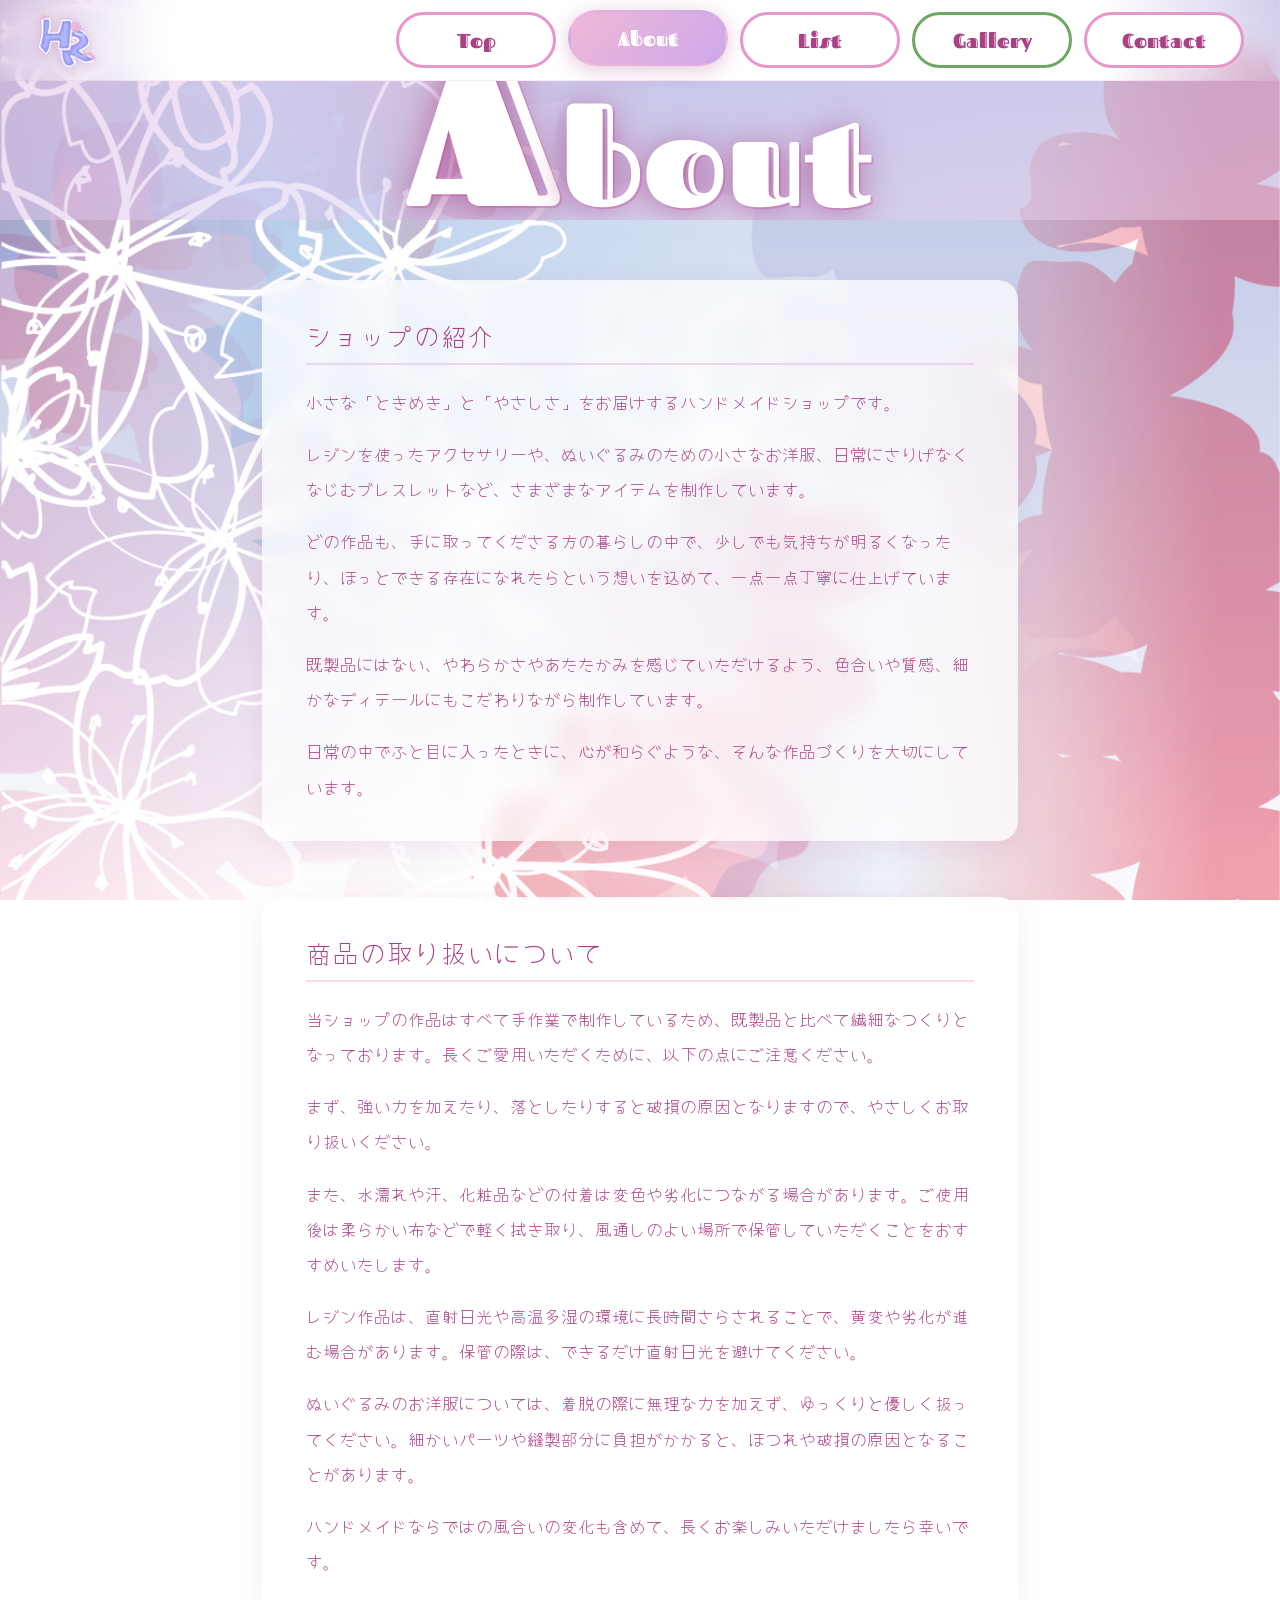
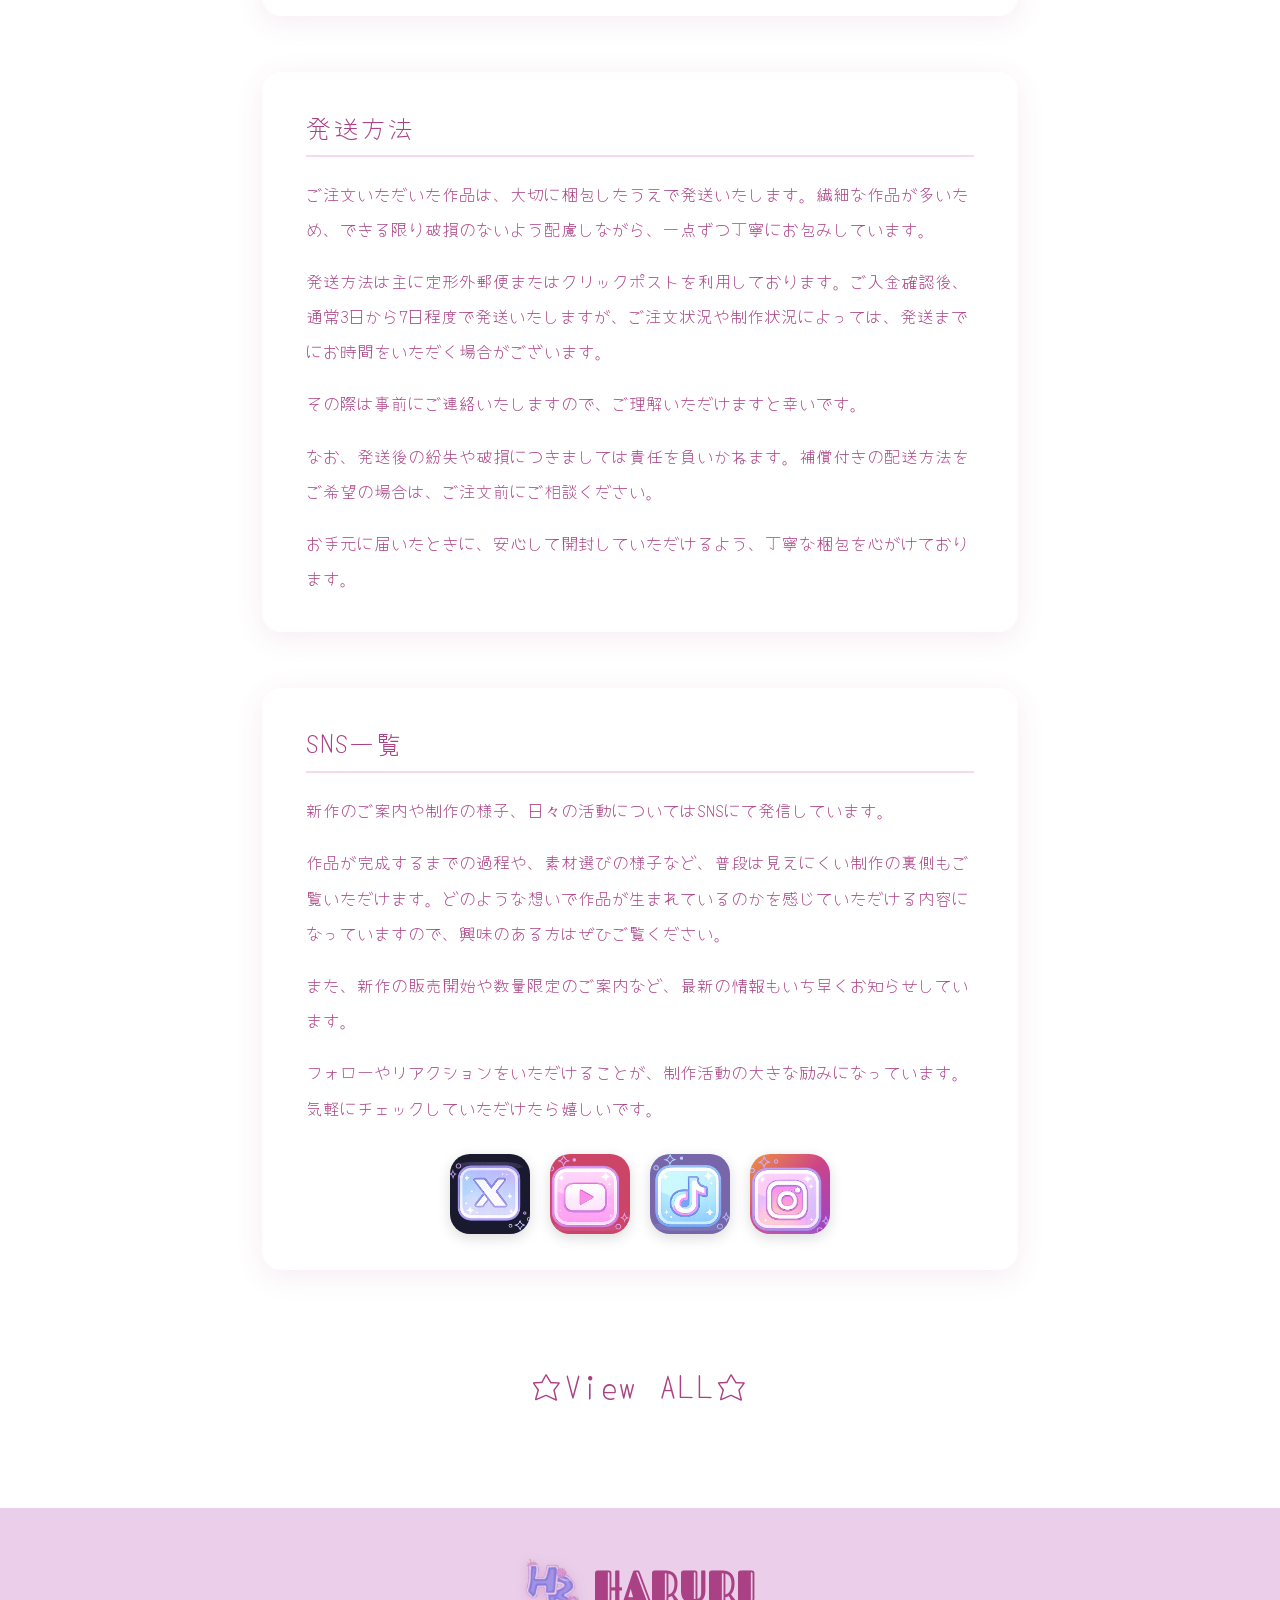
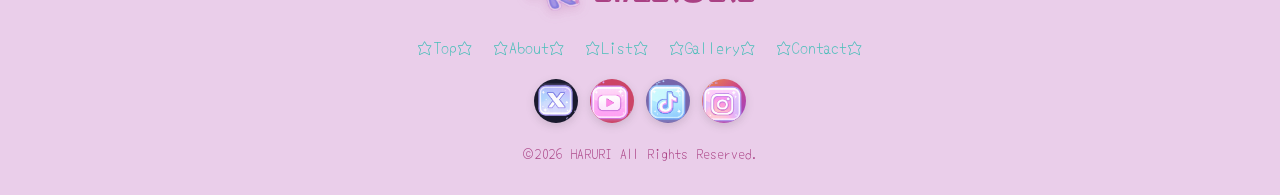
==== commit 802708b8: "Update about.html" ====
--- a/about.html
+++ b/about.html
@@ -128,4 +128,4 @@
   <div class="petals-container" id="petalsContainer"></div>
   <script src="script.js"></script>
 </body>
-</html>+</html>
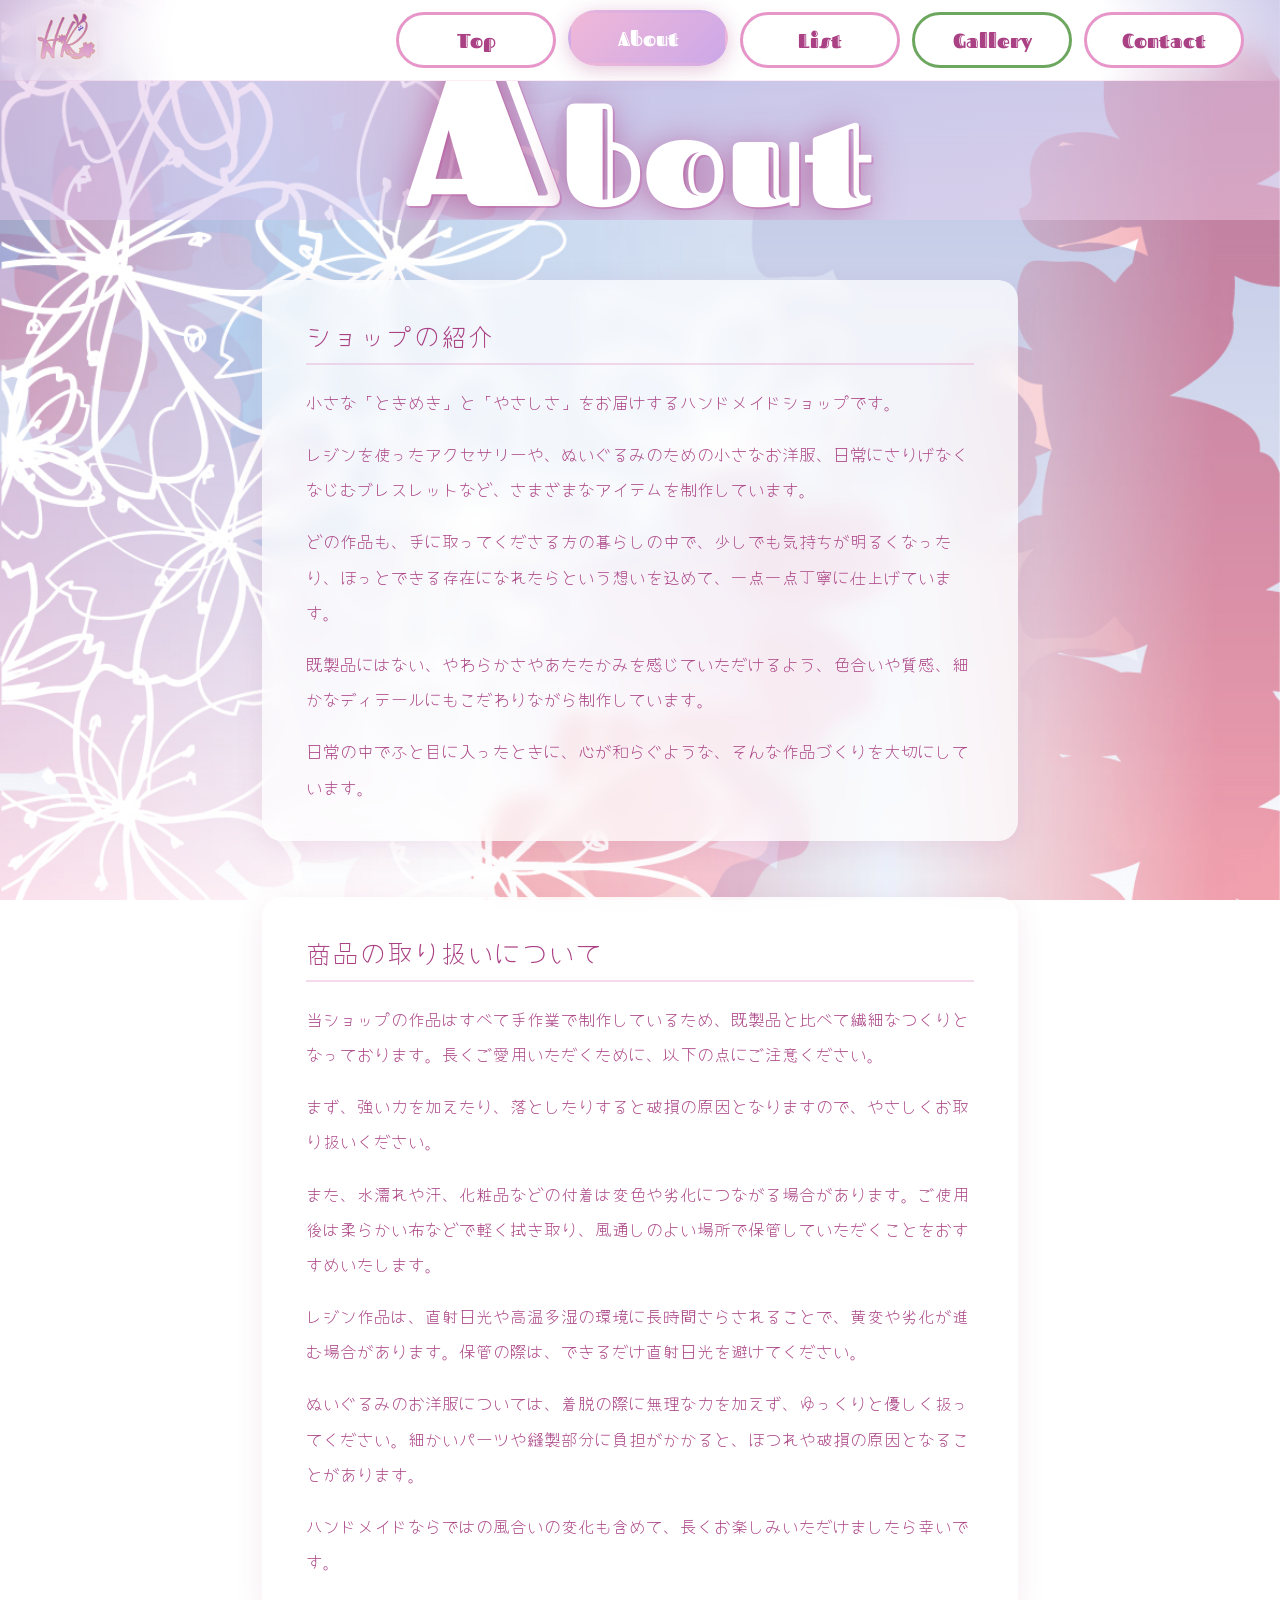
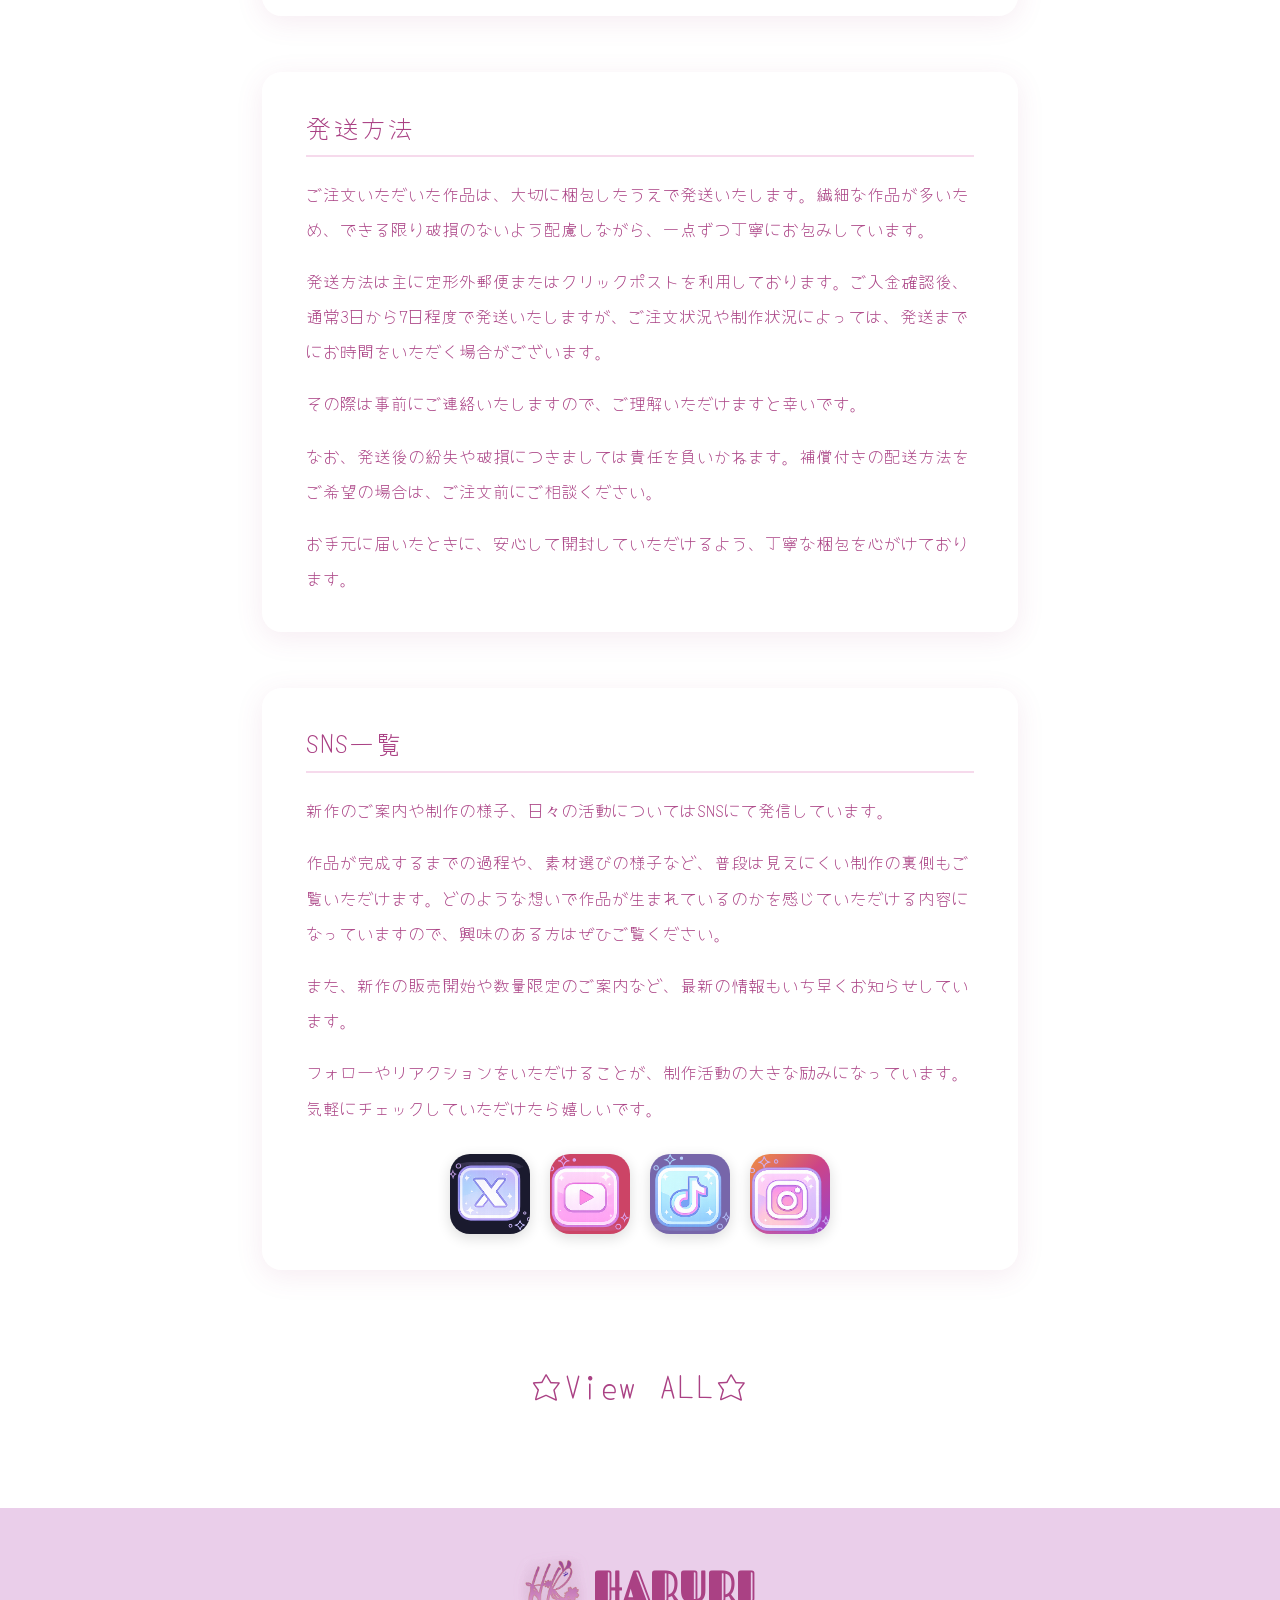
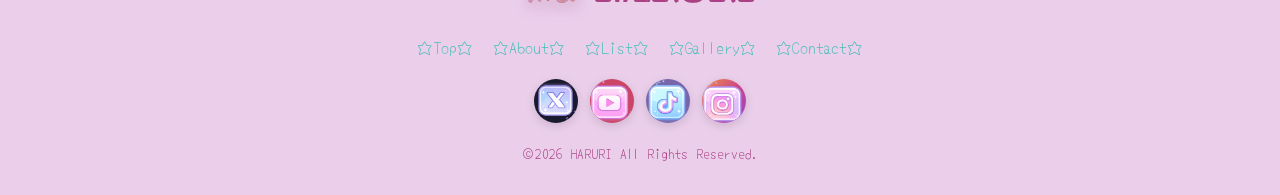
==== commit f57d51ba: "Update about.html" ====
--- a/about.html
+++ b/about.html
@@ -14,7 +14,7 @@
   <header class="site-header">
     <div class="header-inner">
       <a href="index.html" class="logo-link">
-        <img src="./image/rogo.png" alt="HARURI ロゴ" class="logo-img" />
+        <img src="./image/rogorogo.png" alt="HARURI ロゴ" class="logo-img" />
       </a>
       <nav class="global-nav">
         <a href="index.html"   class="nav-btn">Top</a>
@@ -105,7 +105,7 @@
   <footer class="site-footer">
     <div class="footer-inner">
       <div class="footer-logo-wrap">
-        <img src="./image/rogo.png" alt="HARURI ロゴ" class="logo-img logo-img--footer" />
+        <img src="./image/rogorogo.png" alt="HARURI ロゴ" class="logo-img logo-img--footer" />
         <span class="footer-brand">HARURI</span>
       </div>
       <nav class="footer-nav">
--- a/style.css
+++ b/style.css
@@ -302,6 +302,7 @@
   transition: box-shadow var(--transition), transform var(--transition);
 }
 .gallery-item:hover { transform: translateY(-6px) scale(1.03); box-shadow: 0 16px 44px rgba(170,65,132,0.28); }
+
 
 .gallery-item.size-main  { width: 220px; height: 380px; }
 .gallery-item.size-large { width: 210px; height: 395px; }
@@ -553,14 +554,45 @@
 }
 .gallery-feature-img img { position: absolute; inset: 0; width: 100%; height: 100%; object-fit: cover; display: block; }
 .gallery-grid-section { max-width: 1100px; margin: 0 auto; padding: 0 40px; }
-.gallery-page-grid { display: grid; grid-template-columns: repeat(3, 1fr); gap: 8px; }
-.gallery-page-item { cursor: pointer; overflow: hidden; transition: var(--transition); aspect-ratio: 1; position: relative; border-radius: 4px; }
-.gallery-page-item:hover { transform: scale(1.02); z-index: 2; }
+.gallery-page-grid { display: grid; grid-template-columns: repeat(3, 1fr); gap: 20px; }
+.gallery-page-item {
+  cursor: pointer; overflow: hidden; transition: all 0.4s cubic-bezier(0.4,0,0.2,1);
+  aspect-ratio: 1; position: relative;
+  /* 花びら風のかわいい形 */
+  border-radius: 60% 40% 55% 45% / 45% 55% 40% 60%;
+  box-shadow:
+    0 8px 28px rgba(170,65,132,0.2),
+    0 0 0 4px rgba(255,255,255,0.8),
+    0 0 0 7px rgba(230,150,201,0.35);
+}
+.gallery-page-item:nth-child(even) {
+  /* 偶数は少し違う形 */
+  border-radius: 45% 55% 40% 60% / 60% 40% 55% 45%;
+}
+.gallery-page-item:nth-child(3n) {
+  border-radius: 55% 45% 60% 40% / 40% 60% 45% 55%;
+}
+.gallery-page-item:hover {
+  transform: scale(1.07) rotate(-2deg);
+  z-index: 2;
+  border-radius: 50% 50% 50% 50% / 50% 50% 50% 50%;
+  box-shadow:
+    0 16px 40px rgba(170,65,132,0.32),
+    0 0 0 5px rgba(255,255,255,0.95),
+    0 0 0 9px rgba(230,150,201,0.5);
+}
 .gallery-page-img { width: 100%; height: 100%; position: relative; }
 .gallery-page-img::after {
-  content: '??'; position: absolute; inset: 0;
-  background: rgba(170,65,132,0.25); display: flex; align-items: center; justify-content: center;
-  font-size: 2rem; opacity: 0; transition: var(--transition);
+  content: 'click☆';
+  position: absolute; inset: 0;
+  background: rgba(230,130,195,0.45);
+  display: flex; align-items: center; justify-content: center;
+  font-family: 'Yomogi', cursive;
+  font-size: 1.1rem;
+  color: white;
+  text-shadow: 0 2px 8px rgba(170,65,132,0.5);
+  letter-spacing: 0.05em;
+  opacity: 0; transition: var(--transition);
 }
 .gallery-page-item:hover .gallery-page-img::after { opacity: 1; }
 .gallery-page-img img { width: 100%; height: 100%; object-fit: cover; display: block; }
@@ -786,25 +818,38 @@
 .gallery-page-item {
   cursor: pointer;
   overflow: hidden;
-  transition: var(--transition);
-  /* removed */
+  transition: all 0.4s cubic-bezier(0.4,0,0.2,1);
   aspect-ratio: 417 / 396;
   position: relative;
-  border-radius: 8px;
-  box-shadow: 0 4px 18px rgba(170,65,132,0.1);
-}
-.gallery-page-item:hover { transform: scale(1.025); z-index: 2; box-shadow: 0 10px 32px rgba(170,65,132,0.22); }
+  border-radius: 60% 40% 55% 45% / 45% 55% 40% 60%;
+  box-shadow:
+    0 8px 28px rgba(170,65,132,0.2),
+    0 0 0 4px rgba(255,255,255,0.8),
+    0 0 0 7px rgba(230,150,201,0.35);
+}
+.gallery-page-item:nth-child(even) {
+  border-radius: 45% 55% 40% 60% / 60% 40% 55% 45%;
+}
+.gallery-page-item:nth-child(3n) {
+  border-radius: 55% 45% 60% 40% / 40% 60% 45% 55%;
+}
+.gallery-page-item:hover { transform: scale(1.05) rotate(1deg); z-index: 2; box-shadow: 0 12px 36px rgba(170,65,132,0.28); border-radius: 48% 52% 46% 54% / 54% 58% 42% 46%; }
 .gallery-page-item:hover .gallery-page-img::after { opacity: 1; }
 
 .gallery-page-img {
   width: 100%; height: 100%; position: relative;
 }
 .gallery-page-img::after {
-  content: '??';
+  content: 'click☆';
   position: absolute; inset: 0;
-  background: rgba(170,65,132,0.22);
+  background: rgba(230,130,195,0.45);
   display: flex; align-items: center; justify-content: center;
-  font-size: 2rem; opacity: 0; transition: var(--transition);
+  font-family: 'Yomogi', cursive;
+  font-size: 1.1rem;
+  color: white;
+  text-shadow: 0 2px 8px rgba(170,65,132,0.5);
+  letter-spacing: 0.05em;
+  opacity: 0; transition: var(--transition);
 }
 .gallery-page-img img {
   width: 100%; height: 100%;
@@ -1019,4 +1064,463 @@
   border-radius: 16px;
   background: rgba(255, 240, 250, 0.6);
   animation: fadeInUp 0.5s ease;
-}+}}
+
+/* ============================================================
+   RESPONSIVE - FULL MOBILE SUPPORT
+   ============================================================ */
+
+/* --- Tablet (max 768px) --- */
+@media (max-width: 768px) {
+
+  /* Header */
+  .header-inner { padding: 0 16px; }
+
+  /* Hero */
+  .slider-outer { height: 55vw; min-height: 260px; max-height: 480px; }
+  .hero-overlay-content { left: 5%; top: 52%; }
+  .title-haruri { font-size: clamp(2rem, 7vw, 4rem); padding: 0 10px 4px; }
+  .poem-tag { font-size: clamp(0.75rem, 3vw, 1.1rem); padding: 4px 14px 6px 12px; }
+  .slider-btn { width: 36px; height: 36px; font-size: 0.9rem; }
+
+  /* Copy section */
+  .copy-section { padding: 40px 16px; }
+  .copy-grid { gap: 48px; }
+  .copy-poem-bg { padding: 20px 22px; }
+  .copy-text { font-size: clamp(0.9rem, 3.5vw, 1.1rem); }
+  .copy-double-imgs { aspect-ratio: 4/3; }
+  .copy-double-img--back { width: 68%; }
+  .copy-double-img--front { width: 55%; }
+
+  /* Media section */
+  .media-section { padding: 0 0 40px; }
+
+  /* Event */
+  .event { margin: 16px; }
+  .event-list li { font-size: 0.9rem; gap: 16px; }
+  .date { width: 100px; }
+
+  /* Gallery scroll */
+  .gallery-section { padding: 40px 0 60px; }
+  .gallery-item.size-main { width: 140px; height: 240px; }
+
+  /* Footer */
+  .site-footer { padding: 32px 16px 24px; }
+  .footer-brand { font-size: clamp(1.4rem, 5vw, 2rem); }
+  .footer-nav { gap: 12px; }
+  .footer-nav a { font-size: 0.8rem; }
+
+  /* Gallery page */
+  .gallery-hero-inner { padding: 0 16px; }
+  .gallery-big-title { font-size: clamp(3rem, 14vw, 7rem); }
+  .gallery-feature { grid-template-columns: 1fr; gap: 24px; margin-top: 8px; }
+  .gallery-grid-section { padding: 24px 16px 60px; }
+  .gallery-page-grid { grid-template-columns: repeat(2, 1fr); gap: 6px; }
+
+  /* About page */
+  .about-main { padding: 24px 16px 60px; }
+  .about-section { padding: 24px 18px; margin-bottom: 28px; }
+  .about-heading { font-size: 1.1rem; }
+  .about-sns { gap: 12px; }
+  .about-sns-btn { width: 60px; height: 60px; border-radius: 14px; }
+  .about-sns-btn img { width: 60px; height: 60px; }
+
+  /* List page */
+  .list-main { padding: 0 0 60px; }
+  .list-tabs { flex-wrap: wrap; padding: 16px 16px 0; gap: 4px; }
+  .list-tab { font-size: 0.82rem; padding: 7px 14px; }
+  .list-grid { grid-template-columns: repeat(2, 1fr); gap: 16px; padding: 0 16px; margin-top: 24px; }
+
+  /* Contact page */
+  .contact-form-section { padding: 32px 16px 60px; }
+  .form-card { padding: 24px 16px; }
+  .form-input, .form-input--wide, .form-input--mid, .form-textarea { width: 100%; }
+  .form-buttons { flex-direction: column; gap: 10px; }
+  .btn-clear, .btn-send { width: 100%; }
+
+  /* Page hero */
+  .page-hero { height: 140px; }
+  .page-title { font-size: clamp(2.5rem, 9vw, 4.5rem); }
+}
+
+/* --- Smartphone (max 480px) --- */
+@media (max-width: 480px) {
+  /* Header */
+  .header-inner { height: 60px; padding: 0 12px; }
+  .logo-img { height: 44px; }
+
+  /* Hero */
+  .slider-outer { height: 60vw; min-height: 220px; }
+  .hero-overlay-content { left: 4%; }
+  .title-haruri { font-size: clamp(1.8rem, 8vw, 3rem); }
+  .poem-tag { font-size: 0.75rem; }
+  .slider-btn { width: 30px; height: 30px; font-size: 0.75rem; }
+  .slider-prev { left: 6px; }
+  .slider-next { right: 6px; }
+
+  /* Copy */
+  .copy-section { padding: 32px 12px; }
+  .copy-poem-bg { padding: 16px 16px; }
+
+  /* Gallery scroll */
+  .gallery-item.size-main { width: 120px; height: 200px; }
+  .gallery-track { gap: 10px; }
+
+  /* Gallery page grid */
+  .gallery-page-grid { grid-template-columns: repeat(2, 1fr); gap: 4px; }
+  .gallery-big-title { font-size: clamp(2.5rem, 16vw, 5rem); padding-top: 12px; }
+
+  /* List */
+  .list-grid { grid-template-columns: repeat(2, 1fr); gap: 12px; padding: 0 12px; }
+  .list-name, .list-price { font-size: 0.78rem; }
+
+  /* Footer */
+  .footer-nav { gap: 8px; }
+  .footer-nav a { font-size: 0.72rem; }
+  .footer-sns { gap: 8px; }
+  .sns-btn { width: 38px; height: 38px; }
+  .sns-btn img { width: 38px; height: 38px; }
+
+  /* Event */
+  .event { padding: 16px 14px; }
+  .event-list li { flex-direction: column; gap: 2px; padding: 10px 0; }
+  .date { width: auto; font-size: 0.85rem; }
+
+  /* Modal */
+  .modal-box { padding: 24px 16px; }
+
+  /* About */
+  .about-sns-btn { width: 52px; height: 52px; border-radius: 12px; }
+  .about-sns-btn img { width: 52px; height: 52px; }
+  .viewall-link { font-size: 1.2rem; padding: 10px 28px; }
+}
+
+/* ============================================================
+   LOADING SCREEN
+   ============================================================ */
+#loading-screen {
+  position: fixed;
+  inset: 0;
+  z-index: 99999;
+  display: flex;
+  flex-direction: column;
+  align-items: center;
+  justify-content: center;
+  gap: 20px;
+  background: linear-gradient(160deg, #f8eaf8 0%, #ede0f8 50%, #f2e8f8 100%);
+  opacity: 1;
+  pointer-events: all;
+  touch-action: none;
+  -webkit-overflow-scrolling: auto;
+  overflow: hidden;
+}
+#loading-screen.hide {
+  opacity: 0;
+  pointer-events: none;
+  touch-action: none;
+}
+.loading-logo {
+  width: 100px; height: auto;
+  mix-blend-mode: multiply;
+  animation: ldLogoIn 0.8s cubic-bezier(0.4,0,0.2,1) both;
+}
+.loading-brand {
+  font-family: 'Fascinate Inline', cursive;
+  font-size: clamp(2rem, 6vw, 4rem);
+  color: #AA4184;
+  text-shadow: 0 4px 20px rgba(170,65,132,0.2);
+  animation: ldLogoIn 0.8s 0.15s cubic-bezier(0.4,0,0.2,1) both;
+}
+.loading-catch {
+  font-family: 'Yomogi', cursive;
+  font-size: clamp(0.8rem, 2vw, 1rem);
+  color: #AA4184;
+  opacity: 0.7;
+  letter-spacing: 0.1em;
+  animation: ldLogoIn 0.8s 0.3s cubic-bezier(0.4,0,0.2,1) both;
+}
+.loading-bar-wrap {
+  width: 160px; height: 4px;
+  background: rgba(170,65,132,0.12);
+  border-radius: 10px; overflow: hidden;
+  animation: ldLogoIn 0.8s 0.4s both;
+}
+.loading-bar {
+  height: 100%; width: 0%;
+  background: linear-gradient(90deg, #e696c9, #aa4184, #c880b8);
+  border-radius: 10px;
+  animation: ldBarFill 2s 0.4s cubic-bezier(0.4,0,0.2,1) forwards;
+}
+.loading-petals {
+  position: absolute; inset: 0;
+  pointer-events: none; overflow: hidden;
+}
+.loading-petal {
+  position: absolute; top: -20px;
+  border-radius: 50% 0 50% 0;
+  animation: ldPetalFall linear infinite;
+  opacity: 0;
+}
+@keyframes ldLogoIn {
+  from { opacity: 0; transform: translateY(18px); }
+  to   { opacity: 1; transform: translateY(0); }
+}
+@keyframes ldBarFill {
+  to { width: 100%; }
+}
+@keyframes ldPetalFall {
+  0%   { transform: translateY(0) rotate(0deg); opacity: 0; }
+  10%  { opacity: 0.7; }
+  90%  { opacity: 0.4; }
+  100% { transform: translateY(110vh) rotate(600deg) translateX(40px); opacity: 0; }
+}
+
+/* ============================================================
+   LIST TABS - 付箋スタイル
+   ============================================================ */
+.list-tabs {
+  display: flex;
+  flex-wrap: wrap;
+  gap: 6px;
+  max-width: 1100px;
+  margin: 28px auto 0;
+  padding: 0 32px;
+}
+.list-tab {
+  font-family: var(--font-jp);
+  font-size: 0.95rem;
+  color: var(--pink);
+  background: rgba(255,255,255,0.75);
+  border: 2px solid rgba(230,150,201,0.5);
+  border-bottom: none;
+  border-radius: 10px 10px 0 0;
+  padding: 10px 24px 12px;
+  cursor: pointer;
+  transition: var(--transition);
+  position: relative;
+  top: 0;
+  /* 付箋っぽい影 */
+  box-shadow: 0 -3px 10px rgba(170,65,132,0.08);
+}
+.list-tab:hover {
+  background: rgba(255,255,255,0.95);
+  top: -3px;
+  box-shadow: 0 -5px 14px rgba(170,65,132,0.14);
+}
+.list-tab.active {
+  background: white;
+  border-color: var(--border-pink);
+  color: var(--pink);
+  font-weight: 700;
+  top: -4px;
+  box-shadow: 0 -6px 18px rgba(170,65,132,0.18);
+  z-index: 1;
+}
+/* タブの下に境界線 */
+.list-tabs::after {
+  content: '';
+  display: block;
+  width: 100%;
+  height: 2px;
+  background: rgba(230,150,201,0.4);
+  margin-top: -2px;
+}
+
+/* 商品グリッド */
+.list-grid {
+  display: grid;
+  grid-template-columns: repeat(4, 1fr);
+  gap: 28px;
+  max-width: 1100px;
+  margin: 32px auto 0;
+  padding: 0 32px 80px;
+}
+.list-item {
+  cursor: pointer;
+  transition: transform var(--transition);
+}
+.list-item:hover { transform: translateY(-4px); }
+.list-img {
+  width: 100%;
+  aspect-ratio: 1;
+  border-radius: 50%;
+  overflow: hidden;
+  box-shadow: 0 6px 20px rgba(170,65,132,0.15);
+  margin-bottom: 10px;
+  background: linear-gradient(135deg, #f0c8e0, #e0c0f0);
+}
+.list-img-inner {
+  width: 100%; height: 100%; position: relative;
+}
+.list-img-inner img {
+  width: 100%; height: 100%;
+  object-fit: cover; display: block;
+}
+.list-name { font-family: var(--font-jp); font-size: 0.88rem; color: var(--pink); margin-bottom: 4px; text-align: center; }
+.list-price { font-family: var(--font-jp); font-size: 0.88rem; color: var(--pink); text-align: center; }
+
+@media (max-width: 768px) {
+  .list-tabs { padding: 0 16px; gap: 4px; }
+  .list-tab { font-size: 0.82rem; padding: 8px 14px 10px; }
+  .list-grid { grid-template-columns: repeat(2, 1fr); gap: 16px; padding: 0 16px 60px; }
+}
+@media (max-width: 480px) {
+  .list-tab { font-size: 0.76rem; padding: 7px 10px 9px; }
+  .list-grid { gap: 12px; padding: 0 12px 60px; }
+}
+/* ============================================================
+   LOADING SCREEN - Oshi-katsu ver.
+   ============================================================ */
+#loading-screen {
+  position: fixed;
+  inset: 0;
+  z-index: 99999;
+  display: flex;
+  flex-direction: column;
+  align-items: center;
+  justify-content: center;
+  gap: 18px;
+  background:
+    radial-gradient(ellipse 80% 60% at 50% 40%,
+      #fce4fb 0%, #f0caf5 35%, #e2b8f0 65%, #d4a4ec 100%);
+  opacity: 1;
+  pointer-events: all;
+  touch-action: none;
+  overflow: hidden;
+}
+#loading-screen.hide {
+  opacity: 0;
+  pointer-events: none;
+  touch-action: none;
+}
+
+#ldCanvas {
+  position: absolute;
+  inset: 0;
+  width: 100%;
+  height: 100%;
+  pointer-events: none;
+}
+
+/* 中央コンテンツ */
+.ld-content {
+  position: relative;
+  display: flex;
+  align-items: center;
+  justify-content: center;
+  width: 230px;
+  height: 230px;
+}
+
+/* 外側リング */
+.ld-ring {
+  position: absolute;
+  border-radius: 50%;
+}
+.ld-ring--outer {
+  width: 220px; height: 220px;
+  border: 2px dashed rgba(200,120,220,0.5);
+  animation: ldSpin 6s linear infinite;
+}
+.ld-ring--inner {
+  width: 180px; height: 180px;
+  border: 2px solid transparent;
+  border-top: 2.5px solid rgba(230,140,210,0.7);
+  border-right: 2.5px solid rgba(200,160,240,0.5);
+  animation: ldSpin 2.2s ease-in-out infinite reverse;
+  box-shadow: 0 0 20px rgba(210,130,240,0.3);
+}
+@keyframes ldSpin { to { transform: rotate(360deg); } }
+
+/* 中央 */
+.ld-center {
+  position: relative;
+  z-index: 2;
+  display: flex;
+  flex-direction: column;
+  align-items: center;
+  gap: 6px;
+}
+
+/* ハートアイコン */
+.ld-heart {
+  font-size: 2.8rem;
+  line-height: 1;
+  color: #CC4488;
+  text-shadow:
+    0 0 16px rgba(220,80,160,0.7),
+    0 0 36px rgba(200,100,200,0.45);
+  animation: ldHeartBeat 1.2s ease-in-out infinite;
+}
+@keyframes ldHeartBeat {
+  0%,100% { transform: scale(1);    }
+  15%      { transform: scale(1.22); }
+  30%      { transform: scale(1.05); }
+  45%      { transform: scale(1.18); }
+}
+
+/* ブランド名 */
+.ld-brand {
+  font-family: 'Fascinate Inline', cursive;
+  font-size: clamp(1.9rem, 5.5vw, 3rem);
+  color: #AA4184;
+  letter-spacing: 0.06em;
+  text-shadow:
+    0 0 22px rgba(220,100,230,0.65),
+    0 0 45px rgba(200,80,210,0.3),
+    2px 2px 0 rgba(255,255,255,0.55);
+  animation: ldBrandIn 0.85s 0.2s cubic-bezier(0.4,0,0.2,1) both;
+}
+@keyframes ldBrandIn {
+  from { opacity:0; transform: scale(0.75) translateY(14px); }
+  to   { opacity:1; transform: scale(1)    translateY(0); }
+}
+
+/* キャッチコピー */
+.ld-catch {
+  font-family: 'Yomogi', cursive;
+  font-size: clamp(0.78rem, 2.2vw, 0.95rem);
+  color: rgba(160, 65, 150, 0.85);
+  letter-spacing: 0.12em;
+  text-shadow: 0 0 10px rgba(220,120,230,0.4);
+  animation: ldFadeUp 0.8s 0.45s both;
+}
+@keyframes ldFadeUp {
+  from { opacity:0; transform: translateY(10px); }
+  to   { opacity:1; transform: translateY(0); }
+}
+
+/* プログレスバー */
+.ld-bar-wrap {
+  width: 200px; height: 5px;
+  background: rgba(200,130,220,0.18);
+  border-radius: 10px;
+  overflow: hidden;
+  box-shadow: 0 0 10px rgba(210,120,240,0.2);
+  animation: ldFadeUp 0.8s 0.5s both;
+}
+.ld-bar {
+  height: 100%; width: 0%;
+  border-radius: 10px;
+  background: linear-gradient(90deg,
+    #e696c9, #cc4488, #aa4184, #c880c0, #e696c9);
+  background-size: 300% 100%;
+  animation:
+    ldBarFill 2.4s 0.5s cubic-bezier(0.4,0,0.2,1) forwards,
+    ldShimmer 1.4s linear infinite;
+}
+@keyframes ldBarFill    { to { width: 100%; } }
+@keyframes ldShimmer    { 0% { background-position:100% 0; } 100% { background-position:-100% 0; } }
+
+/* 下のテキスト */
+.ld-bottom-text {
+  font-family: 'Yomogi', cursive;
+  font-size: clamp(0.72rem, 2vw, 0.88rem);
+  color: rgba(160, 65, 150, 0.65);
+  letter-spacing: 0.18em;
+  animation: ldBottomBlink 2s ease-in-out infinite, ldFadeUp 0.8s 0.7s both;
+}
+@keyframes ldBottomBlink {
+  0%,100% { opacity: 0.5; }
+  50%      { opacity: 1; }
+}
